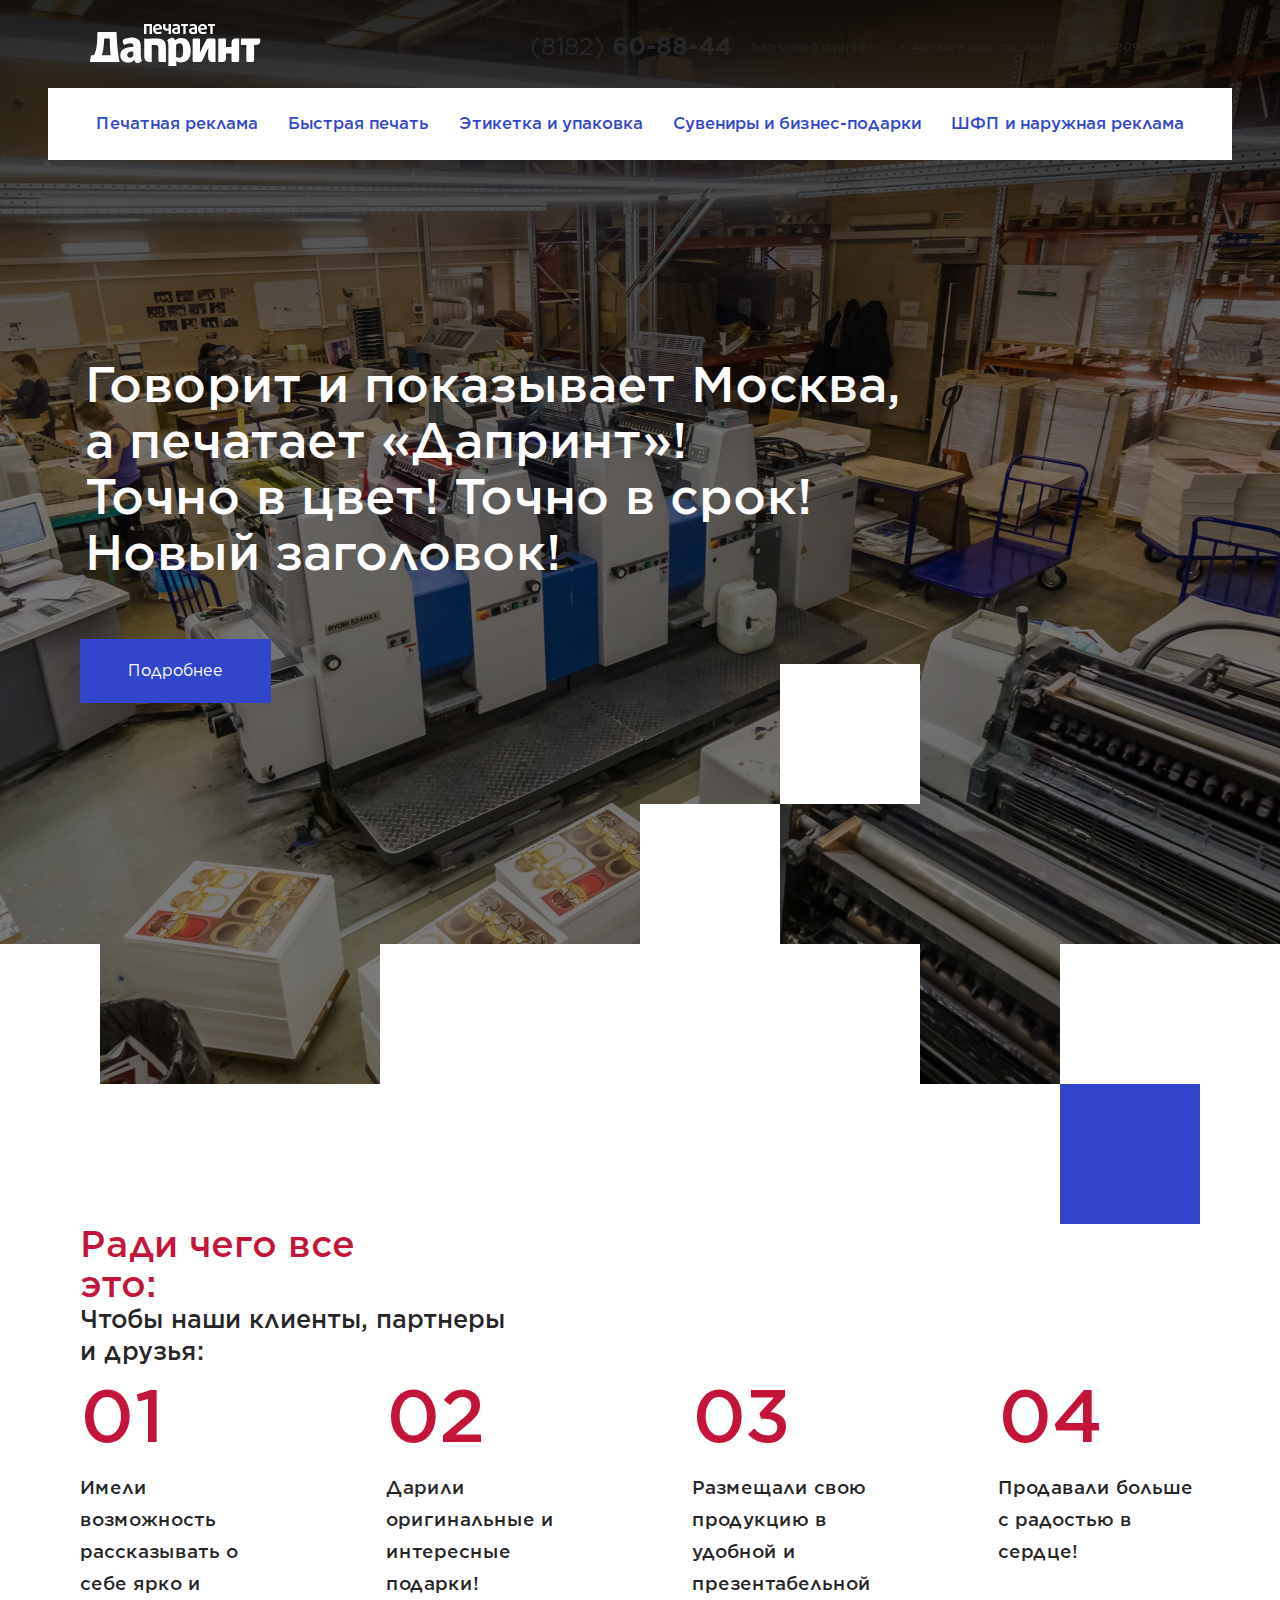
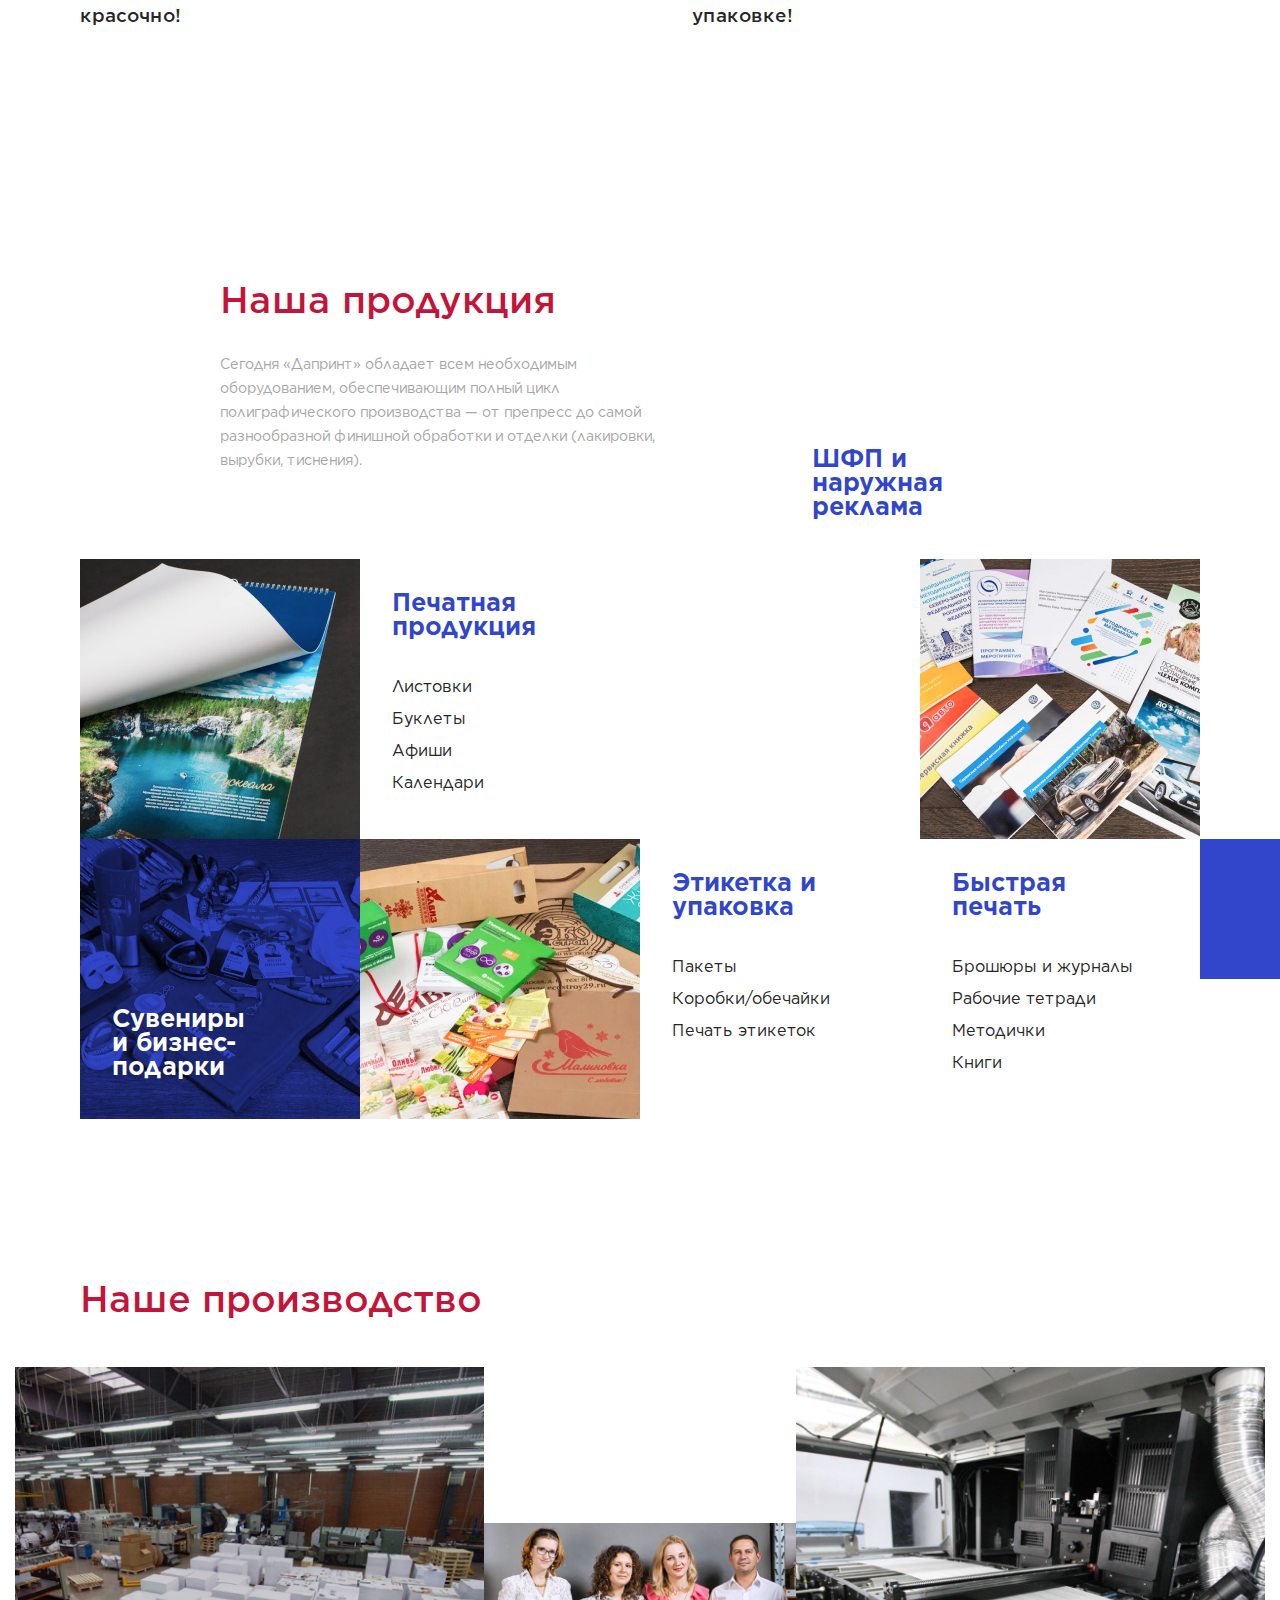
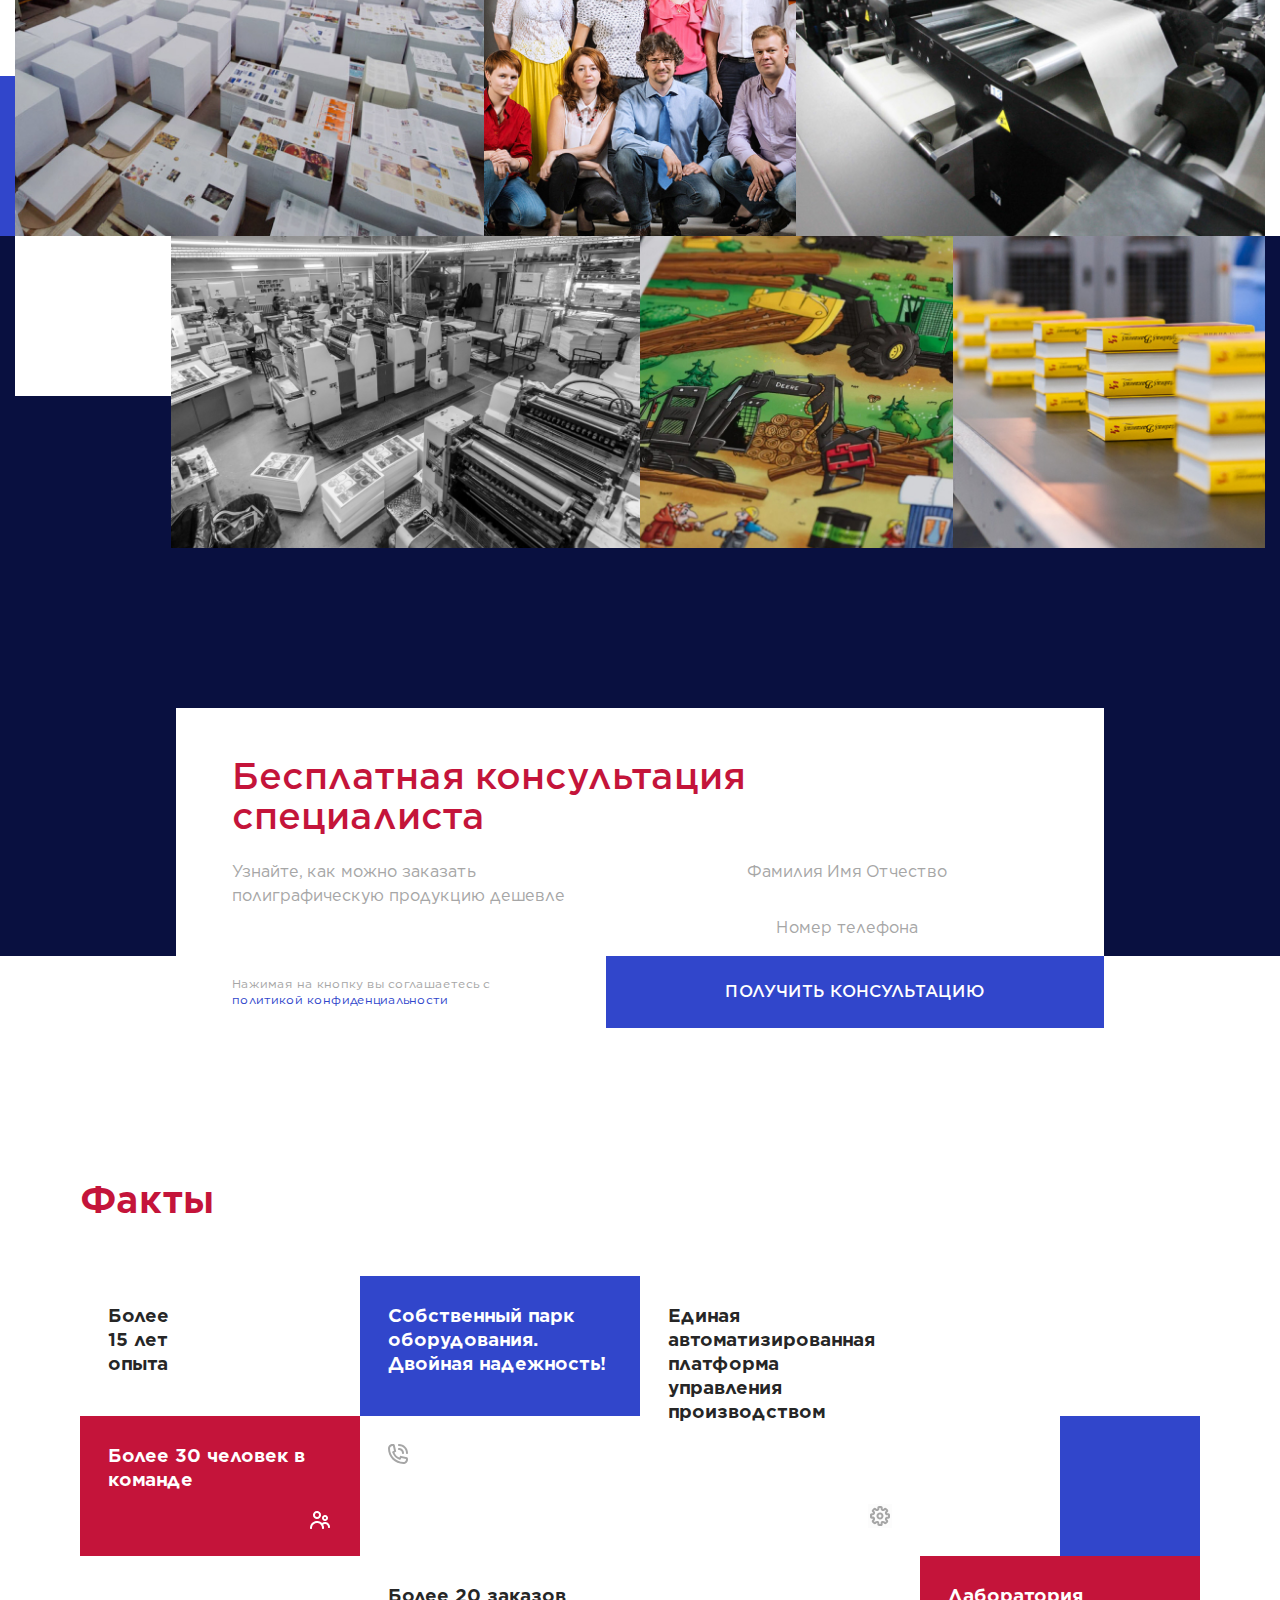
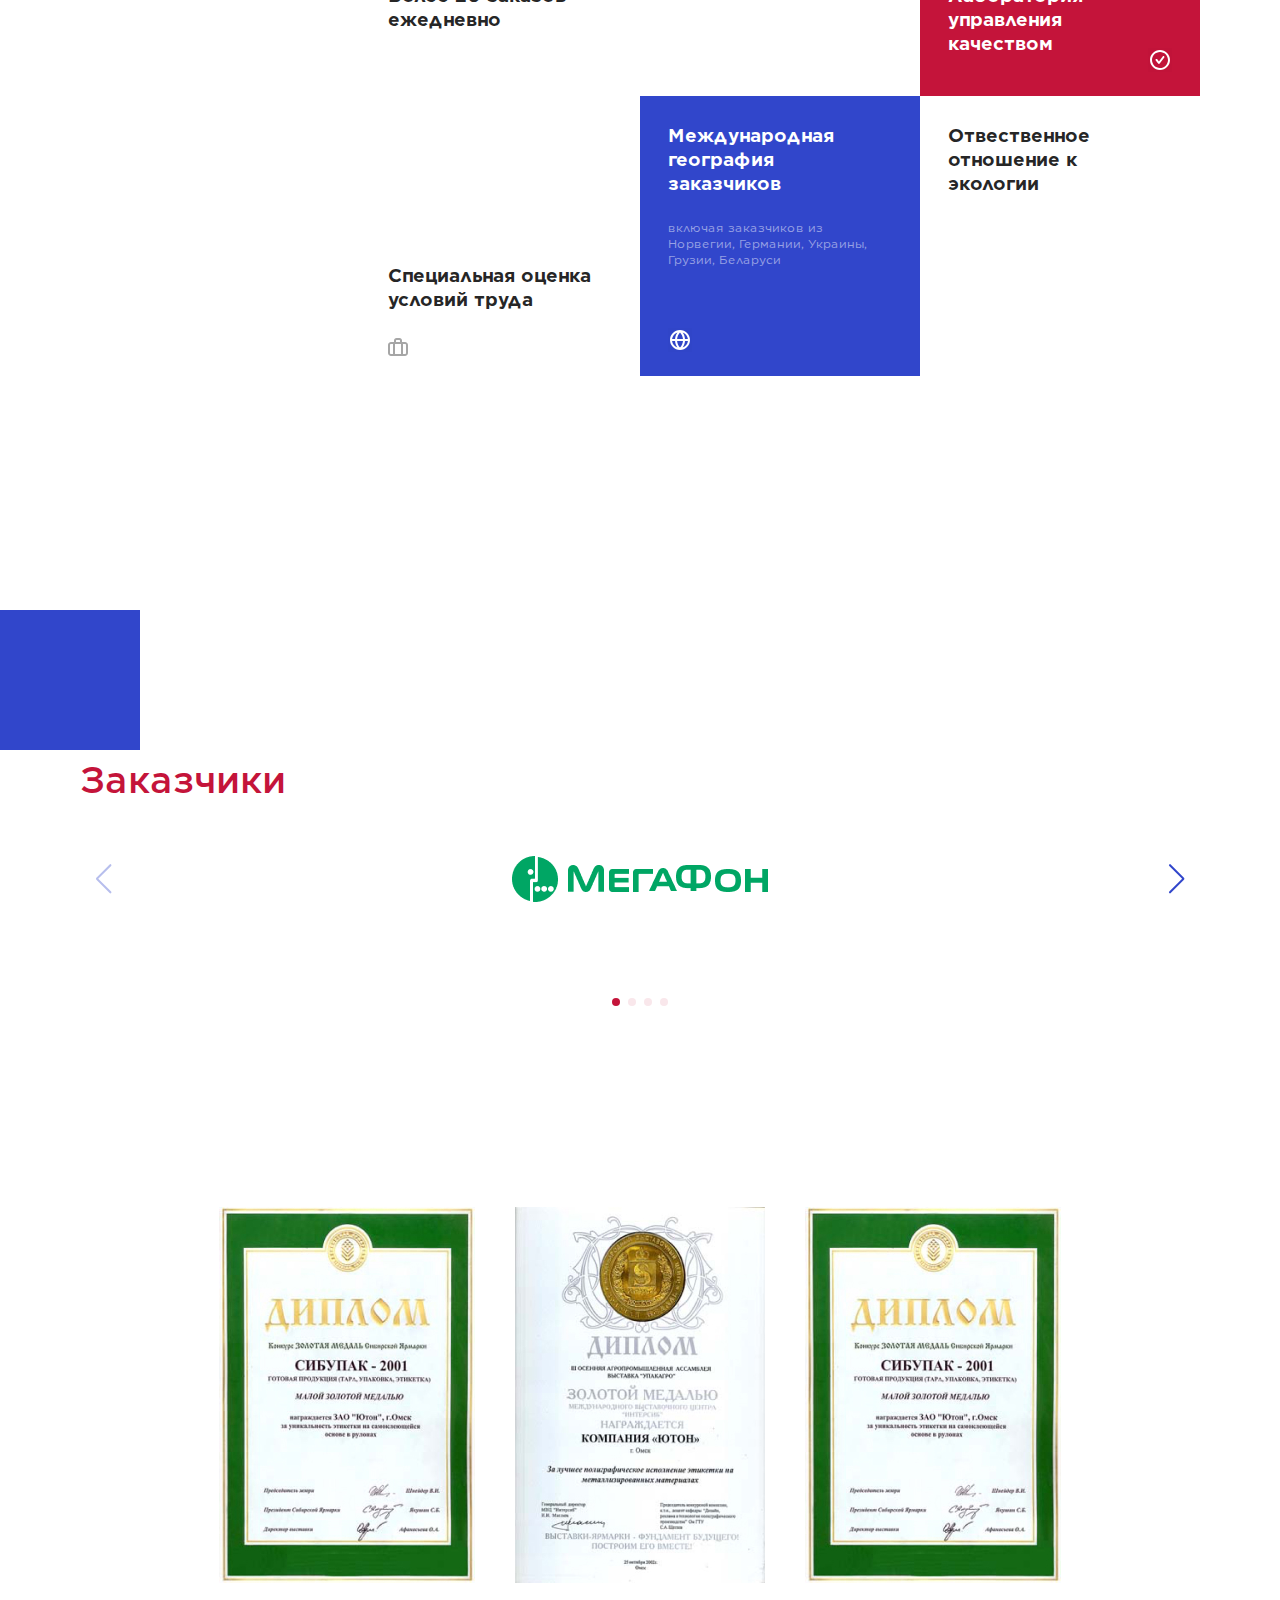
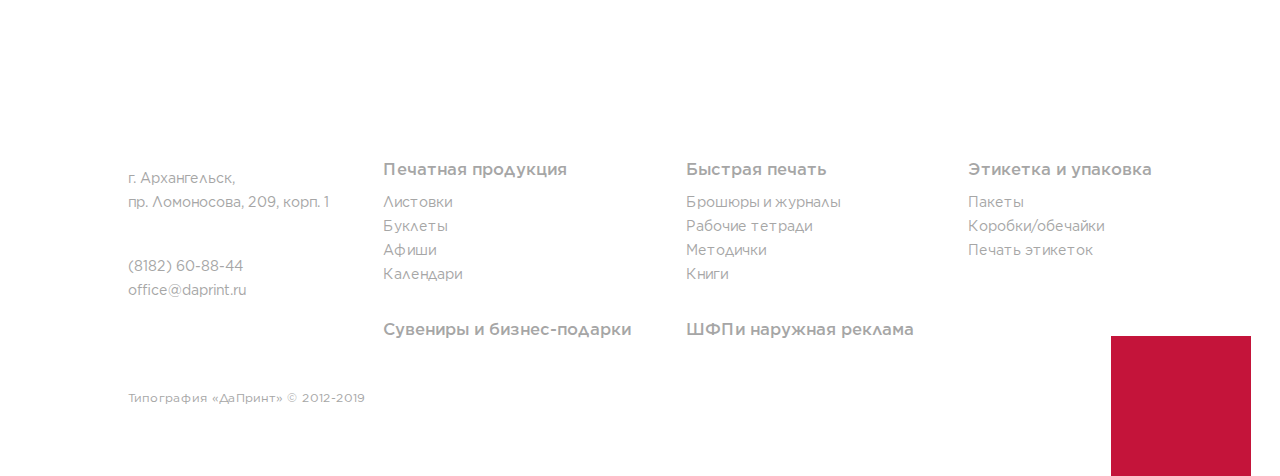
==== index.html @ 68b87bd1 "Update email" ====
<!DOCTYPE html>
<html lang="ru">

<head>
  <meta charset="UTF-8">
  <meta name="viewport" content="width=device-width, initial-scale=1.0">
  <meta http-equiv="X-UA-Compatible" content="ie=edge">
  <link rel="stylesheet" href="css/style-dist.css">
  <title>Daprint title</title>
</head>

<body>
  <!-- Header -->
  <section class="section-outer section-header">
    <div class="section-inner">
      <div class="section-header-info">
        <div class="section-header-info__logo">
          <a href="#"><img src="images/logo.svg" alt="logo"></a>
        </div>
        <div class="section-header-info__contacts item-hide-992">
          <div class="section-header-info__contacts-phone">
            <a href="tel:+78182608844">
              <span>(8182) </span>60-88-44</a>
          </div>
          <div class="section-header-info__contacts-email"> <a href="mailto:office@daprint.ru">
              batrshina@daprint.ru</a></div>
          <div class="section-header-info__contacts-address">г. Архангельск, пр. Ломоносова, 209, корп. 1</div>
        </div>
      </div>
      <div class="section-header-nav item-hide-992">
        <ul>
          <li class="section-header-nav__item"><a href="">
              <span class="red-line"></span>
              Печатная реклама</a> </li>
          <li class="section-header-nav__item section-header-nav__item-withpropdown"><a href="second_page.html">
              <span class="red-line"></span>
              Быстрая печать</a>
            <ul class="section-header-nav__item-dropdown">
              <li><a href="">Брошюры и журналы</a></li>
              <li><a href="">Рабочие тетради и методички</a></li>
              <li><a href="">Книги</a></li>
            </ul>
          </li>
          <li class=" section-header-nav__item"><a href="">
              <span class="red-line"></span>
              Этикетка и упаковка</a>
          </li>
          <li class="section-header-nav__item"><a href="">
              <span class="red-line"></span>
              Сувениры и бизнес-подарки</a></li>
          <li class="section-header-nav__item"><a href="">
              <span class="red-line"></span>
              ШФП и наружная реклама</a></li>

        </ul>
      </div>
      <div class="section-header-content">
        <div class="section-header-content__title">Говорит и показывает
          Москва, а печатает «Дапринт»!<br>
          Точно в цвет! Точно в срок!</div>
        <div class="section-header-content__title">Новый заголовок!</div>
        <div class="section-header-content__button"><button>Подробнее</button> </div>
      </div>
    </div>
  </section>
  <!-- / Header -->

  <!-- mission -->
  <section class="section-outer section-mission">
    <div class="section-inner">
      <div class="section-mission__title">Ради чего все это:</div>
      <div class="section-mission__subtitle">Чтобы наши клиенты, партнеры и друзья:</div>
      <div class="section-mission__description">
        <div class="section-mission__description-item">
          <div class="section-mission__description-item-title">01</div>
          <div class="section-mission__description-item-subtitle">Имели возможность
            рассказывать о себе
            ярко и красочно!</div>
        </div>
        <div class="section-mission__description-item">
          <div class="section-mission__description-item-title">02</div>
          <div class="section-mission__description-item-subtitle">Дарили оригинальные
            и интересные подарки!</div>
        </div>
        <div class="section-mission__description-item">
          <div class="section-mission__description-item-title">03</div>
          <div class="section-mission__description-item-subtitle">Размещали свою
            продукцию в удобной
            и презентабельной
            упаковке!</div>
        </div>
        <div class="section-mission__description-item">
          <div class="section-mission__description-item-title">04</div>
          <div class="section-mission__description-item-subtitle">Продавали больше
            с радостью в сердце!</div>
        </div>
      </div>
    </div>
  </section>
  <!-- / mission  -->

  <!-- products -->
  <section class="section-outer section-products">
    <div class="section-inner">
      <div class="section-products__row">
        <div class="section-products__row-item section-products__row-item-2x">
          <div class="section-products__row-item-title-red">Наша продукция</div>
          <div class="section-products__row-item-subtitle-grey">Сегодня «Дапринт» обладает всем необходимым
            оборудованием,
            обеспечивающим
            полный цикл полиграфического производства — от препресс до самой разнообразной финишной обработки и отделки
            (лакировки, вырубки, тиснения).</div>
        </div>
        <div class="section-products__row-item section-products__row-item-bottom item-hide-mobile">
          <div class="section-products__row-item-title">ШФП
            и наружная
            реклама</div>
        </div>
      </div>
      <div class=" section-products__row">
        <div class="bluesquare bluesquare-left"></div>
        <div class="section-products__row-item">

          <img src="images/products1.jpg" alt="products1">
        </div>
        <div class="section-products__row-item">
          <div class="section-products__row-item-title">Печатная
            продукция</div>
          <div class="section-products__row-item-subtitle">Листовки<br>
            Буклеты<br>
            Афиши<br>
            Календари</div>
        </div>
        <div class="section-products__row-item item-hide-1200"></div>
        <div class="section-products__row-item item-hide-mobile cube">
          <img class="slideInUp-none pos-absolute" src="images/products2-replace.jpg" alt="products2">
          <img class="cube1" src="images/products2.jpg" alt="products2">

        </div>
      </div>

      <div class="section-products__row">
        <div class="section-products__row-item item-hide">
          <div class="section-products__row-item-title">ШФП
            и наружная
            реклама</div>
        </div>
        <div class="section-products__row-item">
          <img src="images/products3.jpg" alt="products3">
          <p>Сувениры
            и бизнес-
            подарки</p>
        </div>
        <div class="section-products__row-item">
          <img class="slideInUp-none pos-absolute" src="images/products1-replace.jpg" alt="products1">
          <img class="cube1" src="images/products4.jpg" alt="products4">
        </div>
        <div class="section-products__row-item">
          <div class="section-products__row-item-title">Этикетка
            и упаковка</div>
          <div class="section-products__row-item-subtitle">Пакеты<br>
            Коробки/обечайки<br>
            Печать этикеток
          </div>
        </div>
        <div class="section-products__row-item item-hide">
          <div class="bluesquare bluesquare-mobile"></div>
        </div>
        <div class="section-products__row-item item-hide">
          <img src="images/products2.jpg" alt="products2">
        </div>
        <div class="section-products__row-item item-hide">
        </div>
        <div class="section-products__row-item">
          <div class="section-products__row-item-title">Быстрая
            печать</div>
          <div class="section-products__row-item-subtitle">Брошюры и журналы <br>
            Рабочие тетради<br>
            Методички<br>
            Книги
          </div>
        </div>
        <div class="bluesquare bluesquare-right"></div>
      </div>

    </div>
  </section>
  <!-- / products  -->

  <!-- production -->
  <div class="production">
    <section class="section-outer section-production section-production-top">
      <div class="section-inner">
        <div class="section-production__title">
          Наше производство
        </div>
        <div class="section-production__images">
          <div class="section-production__images-item beforesquare">
            <img src="images/production1.jpg" alt="production1">
            <a class="hover-layout" target="blank" href="images/production1.jpg">
              <img src="images/eye-outline.png" alt="eye-outline">
            </a>
          </div>
          <div class="section-production__images-item beforesquare-mobile">
            <img src="images/production2.jpg" alt="production2">
            <a class="hover-layout" target="blank" href="images/production2.jpg">
              <img src="images/eye-outline.png" alt="eye-outline">
            </a>
          </div>
          <div class="item-hide-mobile section-production__images-item"><img src="images/production3.jpg"
              alt="production3">
            <a class="hover-layout" target="blank" href="images/production3.jpg">
              <img src="images/eye-outline.png" alt="eye-outline">
            </a>
          </div>
        </div>
      </div>
    </section>
    <section class="section-outer section-production section-production-bottom">
      <div class="section-inner">
        <div class="section-production__images">
          <div class="whitesquare item-hide-mobile"></div>
          <div class="section-production__images-item item-hide-mobile"><img src="images/production4.jpg"
              alt="production4">
            <a class="hover-layout" target="blank" href="images/production4.jpg">
              <img src="images/eye-outline.png" alt="eye-outline">
            </a></div>
          <div class="section-production__images-item"><img src="images/production5.jpg" alt="production5">
            <a class="hover-layout" target="blank" href="images/production5.jpg">
              <img src="images/eye-outline.png" alt="eye-outline">
            </a></div>
          <div>
            <div class="section-production__images-item item-show-mobile"><img src="images/production3.jpg"
                alt="production3">
              <a class="hover-layout" target="blank" href="images/production3.jpg">
                <img src="images/eye-outline.png" alt="eye-outline">
              </a></div>
            <div class="section-production__images-item section-production__images-item-mobile"><img
                src="images/production6.jpg" alt="production6">
              <a class="hover-layout" target="blank" href="images/production6.jpg">
                <img src="images/eye-outline.png" alt="eye-outline">
              </a></div>
          </div>
        </div>
      </div>

      <div class="section-slider hide">
        <div class="slider-wrapper">
          <img class="close" src="images/close.svg" alt="close">
          <div class="section-slider-slide"> <img src="images/production1.jpg" alt="production1">
          </div>
          <div class="section-slider-slide"><img src="images/production2.jpg" alt="production2"></div>
          <div class="section-slider-slide"><img src="images/production3.jpg" alt="production3"></div>
          <div class="section-slider-slide"><img src="images/production4.jpg" alt="production4"></div>
          <div class="section-slider-slide"><img src="images/production5.jpg" alt="production5"></div>
          <div class="section-slider-slide"><img src="images/production3.jpg" alt="production3"></div>
          <div class="section-slider-slide"><img src="images/production6.jpg" alt="production6"></div>
        </div>
      </div>
    </section>
  </div>
  <!-- / production  -->

  <!-- consultation -->
  <section class="section-outer section-consultation section-consultation_blue">
    <div class="section-inner">
      <div class="section-consultation-title">Бесплатная консультация
        специалиста</div>
      <div class="section-consultation-form">
        <div class="section-consultation-form__description">
          Узнайте, как можно заказать
          полиграфическую продукцию дешевле
        </div>
        <div class="section-consultation-form__inputs">
          <form action="">
            <div>
              <input type="name" placeholder="Фамилия Имя Отчество" size=21></div>
            <div><input type="tel" placeholder="Номер телефона" size=21>
            </div>
          </form>
        </div>
      </div>
    </div>
  </section>
  <section class="section-outer section-consultation">
    <div class="section-inner">
      <div class="section-consultation-privacy_policy">Нажимая на кнопку вы соглашаетесь
        с <a href="">политикой конфиденциальности</a></div>
      <div class="section-consultation-button">
        <button>Получить консультацию</button>
      </div>
    </div>
  </section>
  <!-- / consultation  -->

  <!-- facts -->
  <section class="section-outer section-facts">
    <div class="section-inner">
      <div class="section-facts-title">Факты</div>
      <div class="section-facts-grid">
        <div class="section-facts-grid-left">
          <div class="section-facts-grid__item section-facts-grid__item_w25">
            <p>
              Более
              15 лет
              опыта</p>
          </div>
          <div class="section-facts-grid__item section-facts-grid__item_blueBG">
            <div class="pr15">
              Собственный парк
              оборудования.
              Двойная надежность!</div>
          </div>
          <div class="section-facts-grid__item section-facts-grid__item_redBG">
            <div class="section-facts-grid__item-description">
              Более 30 человек
              в команде
              <img src="images/icon_people.png" alt="icon_people">
            </div>
          </div>
          <div class="section-facts-grid__item">
            <img src="images/icon_phone.svg" alt="icon_phone">
          </div>
          <div class="section-facts-grid__item"></div>
          <div class="section-facts-grid__item ection-facts-grid__item_fs24">
            <div class="section-facts-grid__item-description">Более 20
              заказов
              ежедневно</div>
          </div>
          <div class="section-facts-grid__item item-hide_768"></div>
          <div class="section-facts-grid__item item-hide_768"></div>
          <div class="section-facts-grid__item item-hide_768"></div>
          <div class="section-facts-grid__item section-facts-grid__item_img item-hide_768">
            <div class="pr15"> Специальная оценка
              условий труда
            </div>
            <img src="images/case.svg" alt="case">
          </div>
        </div>
        <div class="section-facts-grid-right">
          <div class="section-facts-grid__item section-facts-grid__item_w25">
            <p>
              Единая
              автоматизированная
              платформа
              управления
              производством</p>
          </div>
          <div class="section-facts-grid__item item-hide_768"></div>
          <div class="section-facts-grid__item item-display_768">
            <div class="section-facts-grid__item_bluesquare"></div>
          </div>
          <div class="section-facts-grid__item section-facts-grid__item_img_right">
            <img src="images/settings-outline.svg" alt="settings-outline">
          </div>
          <div class="section-facts-grid__item item-hide_768">
            <div class="section-facts-grid__item_bluesquare"></div>
          </div>
          <div class="section-facts-grid__item item-hide_768"></div>
          <div class="section-facts-grid__item section-facts-grid__item_redBG">
            <div class="section-facts-grid__item-description">
              Лаборатория
              управления
              качеством
              <img src="images/checkmark.svg" alt="icon_checkmark">
            </div>
          </div>
          <div class="section-facts-grid__item section-facts-grid__item_blueBG section-facts-grid__item_2x">
            <div class="section-facts-grid__item-description">
              Международная
              география
              заказчиков
              <p>включая заказчиков
                из Норвегии, Германии, Украины,
                Грузии, Беларуси</p>
              <img src="images/globe-outline.svg" alt="globe-outline">
            </div>
          </div>
          <div class="section-facts-grid__item section-facts-grid__item_img item-display_768">
            <div class="pr15"> Специальная оценка
              условий труда
            </div>
            <img src="images/case.svg" alt="case">
          </div>
          <div class="section-facts-grid__item">
            <div class="section-facts-grid__item-description">
              Отвественное
              отношение
              к экологии</div>
          </div>
        </div>
      </div>
    </div>
    </div>
  </section>
  <!-- / facts  -->


  <!-- customers -->
  <section class="section-outer section-customers">
    <div class="bluesquare"></div>
    <div class="section-inner">
      <div class="section-customers-title">

        Заказчики
      </div>
      <div class="section-customers-slider">

        <!-- Swiper -->
        <div class="swiper-container">
          <div class="swiper-wrapper">
            <div class="swiper-slide"> <img src="images/megafon.png" alt="megafon"></div>
            <div class="swiper-slide"> <img src="images/mercedes.png" alt="mercedes">
            </div>
            <div class="swiper-slide"> <img src="images/usc.png" alt="usc">
            </div>
            <div class="swiper-slide"> <img src="images/Massimo_Dutti.png" alt="Massimo_Dutti">
            </div>
          </div>
          <!-- Add Pagination -->
          <div class="swiper-pagination"></div>
          <!-- Add Arrows -->
          <div class="swiper-button-next"></div>
          <div class="swiper-button-prev"></div>
        </div>
      </div>
    </div>
    </div>
  </section>
  <!-- / customers  -->

  <!-- diplomas -->
  <section class="section-outer section-diplomas">
    <div class="section-inner">
      <div class="section-diplomas-images">
        <img src="images/diploma1.jpg" alt="diploma1">
        <img src="images/diploma2.jpg" alt="diploma2">
        <img src="images/diploma1.jpg" alt="diploma3">
      </div>
    </div>
  </section>
  <!-- / diplomas  -->

  <!-- Footer -->
  <section class="section-outer section-footer">
    <div class="section-inner">

      <div class="section-footer-item item-hide-992">
        <div class="section-footer-item__subtitle">
          г. Архангельск,<br>
          пр. Ломоносова, 209, корп. 1
        </div>
        <div class="section-footer-item__subtitle">
          <a href="tel:+78182608844">(8182) 60-88-44</a><br>
          <a href="mailto:office@daprint.ru">office@daprint.ru</a>
        </div>
      </div>
      <div class="section-footer-item item-hide-992">
        <div class="section-footer-item__title">
          <a href="">
            <a href=""> Печатная продукция</a></div>
        <div class="section-footer-item__subtitle">
          <a href="">Листовки</a><br>
          <a href=""> Буклеты</a><br>
          <a href=""> Афиши</a><br>
          <a href=""> Календари</a>
        </div>
        <div class="section-footer-item__title"><a href="">Сувениры и бизнес-подарки</a></div>
      </div>
      <div class="section-footer-item item-hide-992">
        <div class="section-footer-item__title"><a href="">Быстрая печать</a></div>
        <div class="section-footer-item__subtitle">
          <a href=""> Брошюры и журналы</a><br>
          <a href=""> Рабочие тетради</a><br>
          <a href=""> Методички</a><br>
          <a href=""> Книги</a>
        </div>
        <div class="section-footer-item__title"><a href="">ШФПи наружная реклама</a></div>
      </div>
      <div class="section-footer-item item-hide-992">
        <div class="section-footer-item__title"><a href="">Этикетка и упаковка</a></div>
        <div class="section-footer-item__subtitle">
          <a href=""> Пакеты</a><br>
          <a href=""> Коробки/обечайки</a><br>
          <a href=""> Печать этикеток</a>
        </div>
      </div>
    </div>
    <div class="section-footer-item__rights">
      Типография «ДаПринт» © 2012-2019
      <div class="redsquare"></div>
    </div>
  </section>

  <!-- / Footer  -->

  <!-- Burger-menu -->
  <section class="section-outer section-mobile">
    <div class="section-mobile-menu">
      <div class="section-mobile-menu-burger"><span class="menu-icon"></span></div>
    </div>
    <div class="section-mobile-contacts">
      <a href="tel:+78182608844">
        <span>(8182) </span>60-88-44</a>
      Как нас найти?
    </div>
  </section>
  <!-- / Burger-menu  -->

  <!-- Menu-overlay -->
  <section class="section-outer section-overlay hide">
    <div class="section-inner">
      <ul class="section-overlay_menu">
        <li><a href="">Печатная реклама</a></li>
        <li><a href="second_page.html">Быстрая печать</a></li>
        <li><a href="">Этикетка и упаковка</a></li>
        <li><a href="">Сувениры и бизнес-подарки</a></li>
        <li><a href="">ШФП и наружная реклама</a></li>
      </ul>
    </div>
  </section>
  <!-- / Menu-overlay  -->

  <script src="main.js"></script>
  <script src="swiper-dist.js"></script>
  <!-- Initialize Swiper -->
  <script>
    var swiper = new Swiper('.swiper-container', {
      spaceBetween: 30,
      centeredSlides: true,
      autoplay: {
        delay: 2500,
        disableOnInteraction: false,
      },
      pagination: {
        el: '.swiper-pagination',
        clickable: true,
      },
      navigation: {
        nextEl: '.swiper-button-next',
        prevEl: '.swiper-button-prev',
      },
    });
  </script>
  <script src="moveslides.js"></script>
  <script src="showImages.js"></script>
</body>

</html>
---- css/style-dist.css ----
/*! normalize.css v8.0.1 | MIT License | github.com/necolas/normalize.css */html{line-height:1.15;-webkit-text-size-adjust:100%}body{margin:0}main{display:block}h1{font-size:2em;margin:0.67em 0}hr{box-sizing:content-box;height:0;overflow:visible}pre{font-family:monospace,monospace;font-size:1em}a{background-color:transparent}abbr[title]{border-bottom:none;text-decoration:underline;-webkit-text-decoration:underline dotted;text-decoration:underline dotted}b,strong{font-weight:bolder}code,kbd,samp{font-family:monospace,monospace;font-size:1em}small{font-size:80%}sub,sup{font-size:75%;line-height:0;position:relative;vertical-align:baseline}sub{bottom:-0.25em}sup{top:-0.5em}img{border-style:none}button,input,optgroup,select,textarea{font-family:inherit;font-size:100%;line-height:1.15;margin:0}button,input{overflow:visible}button,select{text-transform:none}[type=button],[type=reset],[type=submit],button{-webkit-appearance:button}[type=button]::-moz-focus-inner,[type=reset]::-moz-focus-inner,[type=submit]::-moz-focus-inner,button::-moz-focus-inner{border-style:none;padding:0}[type=button]:-moz-focusring,[type=reset]:-moz-focusring,[type=submit]:-moz-focusring,button:-moz-focusring{outline:1px dotted ButtonText}fieldset{padding:0.35em 0.75em 0.625em}legend{box-sizing:border-box;color:inherit;display:table;max-width:100%;padding:0;white-space:normal}progress{vertical-align:baseline}textarea{overflow:auto}[type=checkbox],[type=radio]{box-sizing:border-box;padding:0}[type=number]::-webkit-inner-spin-button,[type=number]::-webkit-outer-spin-button{height:auto}[type=search]{-webkit-appearance:textfield;outline-offset:-2px}[type=search]::-webkit-search-decoration{-webkit-appearance:none}::-webkit-file-upload-button{-webkit-appearance:button;font:inherit}details{display:block}summary{display:list-item}template{display:none}[hidden]{display:none}ul{padding:0}@font-face{font-family:"GothamSSm-Medium";src:url("../fonts/GothamSSm-Medium.eot");src:url("../fonts/GothamSSm-Medium.eot?#iefix") format("embedded-opentype"),url("../fonts/GothamSSm-Medium.woff2") format("woff2"),url("../fonts/GothamSSm-Medium.woff") format("woff"),url("../fonts/GothamSSm-Medium.ttf") format("truetype");font-weight:500;font-style:normal}@font-face{font-family:"GothamSSm-Bold";src:url("../fonts/GothamSSm-Bold.eot");src:url("../fonts/GothamSSm-Bold.eot?#iefix") format("embedded-opentype"),url("../fonts/GothamSSm-Bold.woff2") format("woff2"),url("../fonts/GothamSSm-Bold.woff") format("woff"),url("../fonts/GothamSSm-Bold.ttf") format("truetype");font-weight:bold;font-style:normal}@font-face{font-family:"Gotham-Book";src:url("../fonts/Gotham-Book.eot");src:url("../fonts/Gotham-Book.eot?#iefix") format("embedded-opentype"),url("../fonts/Gotham-Book.woff2") format("woff2"),url("../fonts/Gotham-Book.woff") format("woff"),url("../fonts/Gotham-Book.ttf") format("truetype");font-weight:normal;font-style:normal}@font-face{font-family:swiper-icons;src:url("data:application/font-woff;charset=utf-8;base64, [base64]//wADZ2x5ZgAAAywAAADMAAAD2MHtryVoZWFkAAABbAAAADAAAAA2E2+eoWhoZWEAAAGcAAAAHwAAACQC9gDzaG10eAAAAigAAAAZAAAArgJkABFsb2NhAAAC0AAAAFoAAABaFQAUGG1heHAAAAG8AAAAHwAAACAAcABAbmFtZQAAA/gAAAE5AAACXvFdBwlwb3N0AAAFNAAAAGIAAACE5s74hXjaY2BkYGAAYpf5Hu/j+W2+MnAzMYDAzaX6QjD6/4//Bxj5GA8AuRwMYGkAPywL13jaY2BkYGA88P8Agx4j+/8fQDYfA1AEBWgDAIB2BOoAeNpjYGRgYNBh4GdgYgABEMnIABJzYNADCQAACWgAsQB42mNgYfzCOIGBlYGB0YcxjYGBwR1Kf2WQZGhhYGBiYGVmgAFGBiQQkOaawtDAoMBQxXjg/wEGPcYDDA4wNUA2CCgwsAAAO4EL6gAAeNpj2M0gyAACqxgGNWBkZ2D4/wMA+xkDdgAAAHjaY2BgYGaAYBkGRgYQiAHyGMF8FgYHIM3DwMHABGQrMOgyWDLEM1T9/w8UBfEMgLzE////P/5//f/V/xv+r4eaAAeMbAxwIUYmIMHEgKYAYjUcsDAwsLKxc3BycfPw8jEQA/[base64]/uznmfPFBNODM2K7MTQ45YEAZqGP81AmGGcF3iPqOop0r1SPTaTbVkfUe4HXj97wYE+yNwWYxwWu4v1ugWHgo3S1XdZEVqWM7ET0cfnLGxWfkgR42o2PvWrDMBSFj/IHLaF0zKjRgdiVMwScNRAoWUoH78Y2icB/yIY09An6AH2Bdu/UB+yxopYshQiEvnvu0dURgDt8QeC8PDw7Fpji3fEA4z/PEJ6YOB5hKh4dj3EvXhxPqH/SKUY3rJ7srZ4FZnh1PMAtPhwP6fl2PMJMPDgeQ4rY8YT6Gzao0eAEA409DuggmTnFnOcSCiEiLMgxCiTI6Cq5DZUd3Qmp10vO0LaLTd2cjN4fOumlc7lUYbSQcZFkutRG7g6JKZKy0RmdLY680CDnEJ+UMkpFFe1RN7nxdVpXrC4aTtnaurOnYercZg2YVmLN/d/gczfEimrE/fs/bOuq29Zmn8tloORaXgZgGa78yO9/cnXm2BpaGvq25Dv9S4E9+5SIc9PqupJKhYFSSl47+Qcr1mYNAAAAeNptw0cKwkAAAMDZJA8Q7OUJvkLsPfZ6zFVERPy8qHh2YER+3i/BP83vIBLLySsoKimrqKqpa2hp6+jq6RsYGhmbmJqZSy0sraxtbO3sHRydnEMU4uR6yx7JJXveP7WrDycAAAAAAAH//wACeNpjYGRgYOABYhkgZgJCZgZNBkYGLQZtIJsFLMYAAAw3ALgAeNolizEKgDAQBCchRbC2sFER0YD6qVQiBCv/H9ezGI6Z5XBAw8CBK/m5iQQVauVbXLnOrMZv2oLdKFa8Pjuru2hJzGabmOSLzNMzvutpB3N42mNgZGBg4GKQYzBhYMxJLMlj4GBgAYow/P/PAJJhLM6sSoWKfWCAAwDAjgbRAAB42mNgYGBkAIIbCZo5IPrmUn0hGA0AO8EFTQAA") format("woff");font-weight:400;font-style:normal}:root{--swiper-theme-color:rgba(196,20,58,1)}.swiper-container{margin-left:auto;margin-right:auto;position:relative;overflow:hidden;list-style:none;padding:0;z-index:1}.swiper-container-vertical>.swiper-wrapper{flex-direction:column}.swiper-wrapper{position:relative;width:100%;height:100%;z-index:1;display:flex;transition-property:transform;box-sizing:content-box}.swiper-container-android .swiper-slide,.swiper-wrapper{transform:translate3d(0px,0,0)}.swiper-container-multirow>.swiper-wrapper{flex-wrap:wrap}.swiper-container-multirow-column>.swiper-wrapper{flex-wrap:wrap;flex-direction:column}.swiper-container-free-mode>.swiper-wrapper{transition-timing-function:ease-out;margin:0 auto}.swiper-slide{flex-shrink:0;width:100%;height:100%;position:relative;transition-property:transform;display:flex;justify-content:center}.swiper-slide-invisible-blank{visibility:hidden}.swiper-container-autoheight,.swiper-container-autoheight .swiper-slide{height:auto}.swiper-container-autoheight .swiper-wrapper{align-items:flex-start;transition-property:transform,height}.swiper-container-3d{perspective:1200px}.swiper-container-3d .swiper-cube-shadow,.swiper-container-3d .swiper-slide,.swiper-container-3d .swiper-slide-shadow-bottom,.swiper-container-3d .swiper-slide-shadow-left,.swiper-container-3d .swiper-slide-shadow-right,.swiper-container-3d .swiper-slide-shadow-top,.swiper-container-3d .swiper-wrapper{transform-style:preserve-3d}.swiper-container-3d .swiper-slide-shadow-bottom,.swiper-container-3d .swiper-slide-shadow-left,.swiper-container-3d .swiper-slide-shadow-right,.swiper-container-3d .swiper-slide-shadow-top{position:absolute;left:0;top:0;width:100%;height:100%;pointer-events:none;z-index:10}.swiper-container-3d .swiper-slide-shadow-left{background-image:linear-gradient(to left,rgba(0,0,0,0.5),rgba(0,0,0,0))}.swiper-container-3d .swiper-slide-shadow-right{background-image:linear-gradient(to right,rgba(0,0,0,0.5),rgba(0,0,0,0))}.swiper-container-3d .swiper-slide-shadow-top{background-image:linear-gradient(to top,rgba(0,0,0,0.5),rgba(0,0,0,0))}.swiper-container-3d .swiper-slide-shadow-bottom{background-image:linear-gradient(to bottom,rgba(0,0,0,0.5),rgba(0,0,0,0))}.swiper-container-css-mode>.swiper-wrapper{overflow:auto;scrollbar-width:none;-ms-overflow-style:none}.swiper-container-css-mode>.swiper-wrapper::-webkit-scrollbar{display:none}.swiper-container-css-mode>.swiper-wrapper>.swiper-slide{scroll-snap-align:start start}.swiper-container-horizontal.swiper-container-css-mode>.swiper-wrapper{scroll-snap-type:x mandatory}.swiper-container-vertical.swiper-container-css-mode>.swiper-wrapper{scroll-snap-type:y mandatory}:root{--swiper-navigation-size:44px}.swiper-button-next,.swiper-button-prev{position:absolute;top:15%;width:calc(var(--swiper-navigation-size)/ 44 * 27);height:var(--swiper-navigation-size);margin-top:calc(-1 * var(--swiper-navigation-size)/ 2);z-index:12;cursor:pointer;display:flex;align-items:center;justify-content:center;color:#3146CB}.swiper-button-next.swiper-button-disabled,.swiper-button-prev.swiper-button-disabled{opacity:0.35;cursor:auto;pointer-events:none}.swiper-button-next:after,.swiper-button-prev:after{font-family:swiper-icons;font-size:30px;text-transform:none!important;letter-spacing:0;text-transform:none;font-variant:initial}.swiper-button-prev,.swiper-container-rtl .swiper-button-next{left:10px;right:auto}.swiper-button-prev:after,.swiper-container-rtl .swiper-button-next:after{content:"prev"}.swiper-button-next,.swiper-container-rtl .swiper-button-prev{right:10px;left:auto}.swiper-button-next:after,.swiper-container-rtl .swiper-button-prev:after{content:"next"}.swiper-button-next.swiper-button-white,.swiper-button-prev.swiper-button-white{--swiper-navigation-color:#ffffff}.swiper-button-next.swiper-button-black,.swiper-button-prev.swiper-button-black{--swiper-navigation-color:#000000}.swiper-button-lock{display:none}.swiper-pagination{text-align:center;transition:0.3s opacity;transform:translate3d(0,0,0);z-index:10;padding-top:80px}.swiper-pagination.swiper-pagination-hidden{opacity:0}.swiper-container-horizontal>.swiper-pagination-bullets,.swiper-pagination-custom,.swiper-pagination-fraction{bottom:10px;left:0;width:100%}.swiper-pagination-bullets-dynamic{overflow:hidden;font-size:0}.swiper-pagination-bullets-dynamic .swiper-pagination-bullet{transform:scale(0.33);position:relative}.swiper-pagination-bullets-dynamic .swiper-pagination-bullet-active{transform:scale(1)}.swiper-pagination-bullets-dynamic .swiper-pagination-bullet-active-main{transform:scale(1)}.swiper-pagination-bullets-dynamic .swiper-pagination-bullet-active-prev{transform:scale(0.66)}.swiper-pagination-bullets-dynamic .swiper-pagination-bullet-active-prev-prev{transform:scale(0.33)}.swiper-pagination-bullets-dynamic .swiper-pagination-bullet-active-next{transform:scale(0.66)}.swiper-pagination-bullets-dynamic .swiper-pagination-bullet-active-next-next{transform:scale(0.33)}.swiper-pagination-bullet{width:8px;height:8px;display:inline-block;border-radius:100%;background:rgba(196,20,58,0.1)}button.swiper-pagination-bullet{border:none;margin:0;padding:0;box-shadow:none;-webkit-appearance:none;-moz-appearance:none;appearance:none}.swiper-pagination-clickable .swiper-pagination-bullet{cursor:pointer}.swiper-pagination-bullet-active{opacity:1;background:var(--swiper-pagination-color,var(--swiper-theme-color))}.swiper-container-vertical>.swiper-pagination-bullets{right:10px;top:50%;transform:translate3d(0px,-50%,0)}.swiper-container-vertical>.swiper-pagination-bullets .swiper-pagination-bullet{margin:6px 0;display:block}.swiper-container-vertical>.swiper-pagination-bullets.swiper-pagination-bullets-dynamic{top:50%;transform:translateY(-50%);width:8px}.swiper-container-vertical>.swiper-pagination-bullets.swiper-pagination-bullets-dynamic .swiper-pagination-bullet{display:inline-block;transition:0.2s transform,0.2s top}.swiper-container-horizontal>.swiper-pagination-bullets .swiper-pagination-bullet{margin:0 4px}.swiper-container-horizontal>.swiper-pagination-bullets.swiper-pagination-bullets-dynamic{left:50%;transform:translateX(-50%);white-space:nowrap}.swiper-container-horizontal>.swiper-pagination-bullets.swiper-pagination-bullets-dynamic .swiper-pagination-bullet{transition:0.2s transform,0.2s left}.swiper-container-horizontal.swiper-container-rtl>.swiper-pagination-bullets-dynamic .swiper-pagination-bullet{transition:0.2s transform,0.2s right}.swiper-pagination-progressbar{background:rgba(0,0,0,0.25);position:absolute}.swiper-pagination-progressbar .swiper-pagination-progressbar-fill{background:var(--swiper-pagination-color,var(--swiper-theme-color));position:absolute;left:0;top:0;width:100%;height:100%;transform:scale(0);transform-origin:left top}.swiper-container-rtl .swiper-pagination-progressbar .swiper-pagination-progressbar-fill{transform-origin:right top}.swiper-container-horizontal>.swiper-pagination-progressbar,.swiper-container-vertical>.swiper-pagination-progressbar.swiper-pagination-progressbar-opposite{width:100%;height:4px;left:0;top:0}.swiper-container-horizontal>.swiper-pagination-progressbar.swiper-pagination-progressbar-opposite,.swiper-container-vertical>.swiper-pagination-progressbar{width:4px;height:100%;left:0;top:0}.swiper-pagination-white{--swiper-pagination-color:#ffffff}.swiper-pagination-black{--swiper-pagination-color:#000000}.swiper-pagination-lock{display:none}.swiper-scrollbar{border-radius:10px;position:relative;-ms-touch-action:none;background:rgba(0,0,0,0.1)}.swiper-container-horizontal>.swiper-scrollbar{position:absolute;left:1%;bottom:3px;z-index:50;height:5px;width:98%}.swiper-container-vertical>.swiper-scrollbar{position:absolute;right:3px;top:1%;z-index:50;width:5px;height:98%}.swiper-scrollbar-drag{height:100%;width:100%;position:relative;background:rgba(0,0,0,0.5);border-radius:10px;left:0;top:0}.swiper-scrollbar-cursor-drag{cursor:move}.swiper-scrollbar-lock{display:none}.swiper-zoom-container{width:100%;height:100%;display:flex;justify-content:center;align-items:center;text-align:center}.swiper-zoom-container>canvas,.swiper-zoom-container>img,.swiper-zoom-container>svg{max-width:100%;max-height:100%;object-fit:contain}.swiper-slide-zoomed{cursor:move}.swiper-lazy-preloader{width:42px;height:42px;position:absolute;left:50%;top:50%;margin-left:-21px;margin-top:-21px;z-index:10;transform-origin:50%;animation:swiper-preloader-spin 1s infinite linear;box-sizing:border-box;border:4px solid var(--swiper-preloader-color,var(--swiper-theme-color));border-radius:50%;border-top-color:transparent}.swiper-lazy-preloader-white{--swiper-preloader-color:#fff}.swiper-lazy-preloader-black{--swiper-preloader-color:#000}@keyframes swiper-preloader-spin{to{transform:rotate(360deg)}}.swiper-container .swiper-notification{position:absolute;left:0;top:0;pointer-events:none;opacity:0;z-index:-1000}.swiper-container-fade.swiper-container-free-mode .swiper-slide{transition-timing-function:ease-out}.swiper-container-fade .swiper-slide{pointer-events:none;transition-property:opacity}.swiper-container-fade .swiper-slide .swiper-slide{pointer-events:none}.swiper-container-fade .swiper-slide-active,.swiper-container-fade .swiper-slide-active .swiper-slide-active{pointer-events:auto}.swiper-container-cube{overflow:visible}.swiper-container-cube .swiper-slide{pointer-events:none;-webkit-backface-visibility:hidden;backface-visibility:hidden;z-index:1;visibility:hidden;transform-origin:0 0;width:100%;height:100%}.swiper-container-cube .swiper-slide .swiper-slide{pointer-events:none}.swiper-container-cube.swiper-container-rtl .swiper-slide{transform-origin:100% 0}.swiper-container-cube .swiper-slide-active,.swiper-container-cube .swiper-slide-active .swiper-slide-active{pointer-events:auto}.swiper-container-cube .swiper-slide-active,.swiper-container-cube .swiper-slide-next,.swiper-container-cube .swiper-slide-next+.swiper-slide,.swiper-container-cube .swiper-slide-prev{pointer-events:auto;visibility:visible}.swiper-container-cube .swiper-slide-shadow-bottom,.swiper-container-cube .swiper-slide-shadow-left,.swiper-container-cube .swiper-slide-shadow-right,.swiper-container-cube .swiper-slide-shadow-top{z-index:0;-webkit-backface-visibility:hidden;backface-visibility:hidden}.swiper-container-cube .swiper-cube-shadow{position:absolute;left:0;bottom:0px;width:100%;height:100%;background:#000;opacity:0.6;filter:blur(50px);z-index:0}.swiper-container-flip{overflow:visible}.swiper-container-flip .swiper-slide{pointer-events:none;-webkit-backface-visibility:hidden;backface-visibility:hidden;z-index:1}.swiper-container-flip .swiper-slide .swiper-slide{pointer-events:none}.swiper-container-flip .swiper-slide-active,.swiper-container-flip .swiper-slide-active .swiper-slide-active{pointer-events:auto}.swiper-container-flip .swiper-slide-shadow-bottom,.swiper-container-flip .swiper-slide-shadow-left,.swiper-container-flip .swiper-slide-shadow-right,.swiper-container-flip .swiper-slide-shadow-top{z-index:0;-webkit-backface-visibility:hidden;backface-visibility:hidden}@keyframes slideInUp{0%{transform:translate3d(0,50%,0);opacity:0}to{transform:translate3d(0,0,0);opacity:1}}.slideInUp{animation-name:slideInUp;animation-duration:1s;z-index:10;opacity:1}@keyframes slideInLeft{0%{transform:translate3d(-50%,0,0);opacity:0}to{transform:translate3d(0,0,0);opacity:1}}.slideInLeft{animation-name:slideInLeft;animation-duration:1s;z-index:10;opacity:1}.slideInUp-none{opacity:0}*{box-sizing:border-box}body{font-family:"GothamSSm-Medium",sans-serif;overflow-x:hidden}.section-inner{max-width:1150px;width:100%;margin:0 auto;padding-right:15px;padding-left:15px}a{display:inline-block;text-decoration:none;-moz-transition:all 0.2s ease-out;-o-transition:all 0.2s ease-out;-webkit-transition:all 0.2s ease-out}a.active-link{color:#C4143A!important}ul{list-style:none;margin:0}p{margin:0}img{display:block;max-width:100%;height:auto}.hide{display:none!important}.show{display:flex;transition:all 2s linear}button{cursor:pointer;outline:none}.item-display_768{display:none}.item-display_992{display:none}.section-header{background:url("../images/bg-header.png") 50% 100% no-repeat;background-size:cover;min-height:1224px}.section-header .section-inner{height:100vh;display:flex;flex-direction:column}.section-header-info{padding-top:24px;display:flex;justify-content:space-between;align-items:center;padding-left:10px;padding-right:10px;flex-shrink:1}.section-header-info,.section-header-info a{color:#fff}.section-header-info__contacts{display:flex;align-items:center}.section-header-info__contacts div{padding-left:20px}.section-header-info__contacts-phone{font-family:"GothamSSm-Bold",sans-serif;font-size:24px;line-height:32px}.section-header-info__contacts-phone span{font-family:"Gotham-Book",sans-serif}.section-header-info__contacts-address,.section-header-info__contacts-email{font-family:"Gotham-Book",sans-serif;font-size:12px;line-height:24px}.section-header-nav{display:flex;margin-left:-32px;margin-right:-32px;margin-top:18px;padding-left:32px;padding-right:32px;background-color:#fff;flex-shrink:1;justify-content:center}.section-header-nav>ul{display:flex;justify-content:space-between}.section-header-nav__item{position:relative}.section-header-nav__item+.section-header-nav__item{padding-left:30px}.section-header-nav__item a{color:#3146CB;font-size:16px;line-height:24px;padding-top:24px;padding-bottom:24px;position:relative;white-space:nowrap}.section-header-nav__item a:active,.section-header-nav__item a:focus,.section-header-nav__item a:hover{color:#C4143A}.section-header-nav__item a:active .red-line,.section-header-nav__item a:focus .red-line,.section-header-nav__item a:hover .red-line{height:4px;background-color:#C4143A;position:absolute;top:0;right:0;left:0;animation-name:show_redline;animation-duration:0.5s}@keyframes show_redline{0%{opacity:0;right:100%}to{opacity:1;right:0}}.section-header-nav__item-withpropdown:hover .section-header-nav__item-dropdown{opacity:1}.section-header-nav__item-dropdown{position:absolute;top:100%;left:6px;white-space:nowrap;padding:14px 46px 16px 24px;background-color:#fff;opacity:0;transition:all 0.2s ease-in-out}.section-header-nav__item-dropdown a{font-family:"Gotham-Book",sans-serif;font-size:14px;line-height:32px;padding:0}.section-header-content{display:flex;flex-direction:column;justify-content:center;flex-grow:1}.section-header-content__title{color:#fff;font-size:48px;line-height:56px;width:75%;padding-left:5px}.section-header-content__button{padding-top:58px}.section-header-content__button button{font-family:"Gotham-Book",sans-serif;color:#fff;font-size:16px;line-height:32px;background-color:#3146CB;padding:16px 48px;border:none}.section-mission__title{color:#C4143A;font-size:36px;line-height:40px;width:30%}.section-mission__subtitle{color:#262626;font-size:24px;line-height:32px;width:40%}.section-mission__description{display:flex;justify-content:space-between;padding-top:8px}.section-mission__description-item{max-width:18%}.section-mission__description-item-title{color:#C4143A;font-size:72px;line-height:80px}.section-mission__description-item-subtitle{color:#262626;font-size:18px;line-height:32px;padding-top:16px}.section-products{margin-top:248px}.section-products__row{display:flex;position:relative;flex-wrap:wrap;justify-content:center}.section-products__row-item{position:relative;width:calc(100%/4);display:flex;max-width:280px;flex-direction:column;justify-content:flex-start}.section-products__row-item .pos-absolute{position:absolute;bottom:0px}.section-products__row-item-title{font-family:"GothamSSm-Bold",sans-serif;color:#3146CB;font-size:24px;line-height:24px;padding-left:32px;padding-top:32px;width:70%}.section-products__row-item-title-red{color:#C4143A;font-size:36px;line-height:40px}.section-products__row-item-subtitle{font-family:"Gotham-Book",sans-serif;color:#262626;font-size:16px;line-height:32px;padding-left:32px;padding-top:32px}.section-products__row-item-subtitle-grey{font-family:"Gotham-Book",sans-serif;color:#A6A6A6;font-size:14px;line-height:24px;padding-top:32px;padding-bottom:87px;width:80%}.section-products__row-item-2x{width:calc(100%/2);max-width:100%}.section-products__row-item-bottom{justify-content:flex-end;padding-bottom:40px}.section-products__row-item.item-hide{display:none}.section-products__row p{position:absolute;bottom:40px;left:32px;font-family:"GothamSSm-Bold",sans-serif;color:#fff;font-size:24px;line-height:24px;width:50%}.section-products .bluesquare{width:140px;height:140px;background-color:#3146CB;position:absolute;top:0px}.section-products .bluesquare-left{left:-280px}.section-products .bluesquare-right{right:-140px}.section-production-top{padding-top:160px}.section-production-top .section-inner{max-width:1310px}.section-production-bottom{background-color:#091040}.section-production-bottom .section-inner{max-width:1310px}.section-production-bottom .section-production__images{align-items:flex-start}.section-production__title{color:#C4143A;font-size:36px;line-height:40px;max-width:1150px;width:100%;margin:0 auto;padding-right:15px;padding-left:15px;padding-bottom:48px}.section-production__images{display:flex;align-items:flex-end}.section-production__images .item-show-mobile{display:none}.section-production__images-item{position:relative;cursor:pointer}.section-production__images-item:active .hover-layout,.section-production__images-item:focus .hover-layout,.section-production__images-item:hover .hover-layout{opacity:1}.section-production__images-item .hover-layout{opacity:0;position:absolute;top:8px;left:8px;right:8px;bottom:8px;background-color:rgba(196,20,58,0.7);-moz-transition:opacity 0.2s ease-out;-o-transition:opacity 0.2s ease-out;-webkit-transition:opacity 0.2s ease-out}.section-production__images-item .hover-layout img{position:absolute;top:calc(50% - 24px);left:calc(50% - 24px)}.section-production__images .whitesquare{width:160px;height:160px;background-color:#fff;pointer-events:none}.section-production__images .beforesquare{position:relative}.section-production__images .beforesquare:before{content:"";width:160px;height:160px;background-color:#3146CB;pointer-events:none;position:absolute;bottom:0;left:-160px}.section-production .section-slider{position:fixed;top:0;right:0;bottom:0;left:0;display:flex;justify-content:center;align-items:center;background-color:rgba(199,196,196,0.8);animation-name:show_overlay;animation-duration:0.5s}.section-production .section-slider-slide{display:none}.section-production .section-slider .close{position:absolute;top:20px;right:20px;width:30px}.section-consultation_blue{padding-top:160px;background-color:#091040}.section-consultation_blue .section-inner{flex-direction:column}.section-consultation .section-inner{background-color:#fff;max-width:928px;display:flex;justify-content:space-between;padding-left:0;padding-right:0}.section-consultation-title{color:#C4143A;font-size:36px;line-height:40px;padding-top:48px;padding-left:56px;width:80%}.section-consultation-form{display:flex;justify-content:space-between}.section-consultation-form__description{padding-top:24px;padding-left:56px;font-family:"Gotham-Book",sans-serif;color:#A6A6A6;font-size:16px;line-height:24px;width:50%}.section-consultation-form__inputs{padding-top:8px;padding-left:15px;padding-right:56px;display:flex;flex-direction:column;justify-content:center}.section-consultation-form__inputs input{padding-top:16px;font-family:"Gotham-Book",sans-serif;color:#A6A6A6;font-size:16px;line-height:24px;resize:none;outline-color:#c5c5c5;border:none;padding:16px 80px;text-align:center}.section-consultation-form__inputs input::placeholder{text-align:center;font-family:"Gotham-Book",sans-serif;color:#A6A6A6;font-size:16px;line-height:24px}.section-consultation-privacy_policy{font-family:"Gotham-Book",sans-serif;color:#A6A6A6;font-size:12px;line-height:16px;padding-left:56px;width:40%;padding-top:20px}.section-consultation-privacy_policy a{color:#3146CB}.section-consultation-button button{color:#fff;font-size:16px;line-height:24px;background-color:#3146CB;text-transform:uppercase;border:none;padding:24px 119px}.section-facts{padding-top:152px;font-family:"GothamSSm-Bold",sans-serif;color:#262626;font-size:18px;line-height:24px}.section-facts-title{color:#C4143A;font-size:36px;line-height:40px}.section-facts-grid{display:flex;flex-wrap:wrap;padding-top:56px}.section-facts-grid__item{width:50%;height:140px;padding-left:28px;padding-top:28px;position:relative}.section-facts-grid__item-description{width:85%}.section-facts-grid__item_2x{height:280px}.section-facts-grid__item_w25 p{width:25%}.section-facts-grid__item .pr15{padding-right:15px}.section-facts-grid__item_blueBG{color:#fff;background-color:#3146CB}.section-facts-grid__item_blueBG p{font-family:"Gotham-Book",sans-serif;font-size:12px;line-height:16px;color:rgba(255,255,255,0.5);padding-top:24px}.section-facts-grid__item_blueBG img{position:absolute;bottom:24px;left:28px}.section-facts-grid__item_redBG{position:relative;color:#fff;background-color:#C4143A}.section-facts-grid__item_redBG img{position:absolute;bottom:24px;right:28px}.section-facts-grid__item_fs24{font-size:24px;line-height:32}.section-facts-grid__item_bluesquare{width:50%;height:100%;background-color:#3146CB;position:absolute;right:0;top:0}.section-facts-grid__item_img img{position:absolute;bottom:20px;left:28px}.section-facts-grid__item_img_right img{position:absolute;bottom:28px;right:28px}.section-facts-grid-left{display:flex;flex-wrap:wrap;width:50%}.section-facts-grid-right{display:flex;flex-wrap:wrap;width:50%}.section-customers{position:relative}.section-customers .bluesquare{width:140px;height:140px;background-color:#3146CB;position:absolute;top:-50px}.section-customers-title{color:#C4143A;font-size:36px;line-height:40px;margin-top:384px}.section-customers-slider{padding-top:56px}.section-diplomas{margin-top:196px}.section-diplomas .section-inner{max-width:928px}.section-diplomas-images{display:flex;justify-content:center;align-items:center;flex-wrap:wrap}.section-diplomas-images img{padding:0 20px 15px}.section-footer{margin-top:160px}.section-footer .section-inner{display:flex;justify-content:space-between;position:relative;max-width:1054px}.section-footer .redsquare{width:140px;height:140px;background-color:#C4143A;position:absolute;right:-84px;bottom:-70px}.section-footer-item,.section-footer-item a{color:#A6A6A6}.section-footer-item+.section-footer-item{padding-left:20px}.section-footer-item__title{font-size:16px;line-height:24px}.section-footer-item__subtitle{font-family:"Gotham-Book",sans-serif;font-size:14px;line-height:24px;padding-top:8px;padding-bottom:32px}.section-footer-item__rights{font-family:"Gotham-Book",sans-serif;font-size:12px;line-height:16px;padding-top:48px;color:#A6A6A6;padding-left:15px;max-width:1054px;margin:0 auto;position:relative}.section-mobile{display:none;position:fixed;bottom:0;right:0;left:0;z-index:11;background-color:#3146CB;justify-content:space-between;align-items:center;padding:8px 20px}.section-mobile-menu{position:relative;width:18px;height:18px;cursor:pointer}.section-mobile-menu-burger{position:absolute;top:8px}.section-mobile-menu-burger .menu-icon,.section-mobile-menu-burger .menu-icon:after,.section-mobile-menu-burger .menu-icon:before{width:18px;height:2px;background-color:#fff;position:absolute;content:"";border-radius:1px;transition:transform 0.2s ease-in,top 0.2s linear 0.2s}.section-mobile-menu-burger .menu-icon:before{top:-5px}.section-mobile-menu-burger .menu-icon:after{top:5px}.section-mobile-contacts{color:#fff;font-size:12px;line-height:16px;font-family:"Gotham-Book",sans-serif;display:flex;flex-direction:column}.section-mobile-contacts a{color:#fff;font-family:"GothamSSm-Bold",sans-serif;font-size:18px;line-height:24px}.section-mobile-contacts a span{font-family:"Gotham-Book",sans-serif}.menu-icon.menu-icon-active{color:#fff;background-color:transparent}.menu-icon.menu-icon-active:before{transform:rotate(45deg);top:0;transition:top 0.2s linear,transform 0.2s ease-in 0.2s}.menu-icon.menu-icon-active:after{transform:rotate(-45deg);top:0;transition:top 0.2s linear,transform 0.2s ease-in 0.2s}@keyframes show_overlay{0%{opacity:0;top:50px}to{opacity:1;top:0}}.section-overlay{animation-name:show_overlay;animation-duration:0.5s;position:fixed;top:0;bottom:0;right:0;left:0;display:flex;align-items:center;text-align:center;background-color:rgba(255,255,255,0.8)}.section-overlay a{color:#3146CB;padding-top:20px}.section-header-second_page{background:#fff;min-height:auto}.section-header-second_page .section-inner{height:auto}.section-header-info,.section-header-info a{color:#262626}.section-header-descriprion{background:url("../images/bg-header-2page.png") no-repeat;background-size:cover}.section-header-title{color:#fff;font-size:48px;line-height:56px;padding-top:72px;padding-bottom:32px}.section-header-quickPrint-nav ul{display:flex}.section-header-quickPrint-nav ul li+li{padding-left:50px}.section-header-quickPrint-nav ul li a{color:#3146CB;font-family:"Gotham-Book",sans-serif;font-size:16px;line-height:24px}.section-header-quickPrint-nav ul li a:active,.section-header-quickPrint-nav ul li a:focus,.section-header-quickPrint-nav ul li a:hover{color:#C4143A}.section-advantages .section-inner{display:flex;margin-top:120px;justify-content:space-between}.section-advantages-description__title{color:#C4143A;font-size:24px;line-height:32px;padding-top:32px}.section-advantages-description__subtitle{color:#262626;font-size:18px;line-height:32px}.section-advantages-form{padding:32px}.section-advantages-form__title{color:#262626;font-size:32px;line-height:40px;width:30%;padding-bottom:16px}.section-advantages-form__input{padding-top:16px}.section-advantages-form__input input,.section-advantages-form__input textarea{font-family:"Gotham-Book",sans-serif;color:#A6A6A6;font-size:14px;line-height:24px;resize:none;outline-color:#c5c5c5;border:none;padding:16px 80px;text-align:center}.section-advantages-form__input input::placeholder,.section-advantages-form__input textarea::placeholder{text-align:center;font-family:"Gotham-Book",sans-serif;color:#A6A6A6;font-size:16px;line-height:24px}.section-advantages .section-consultation-privacy_policy{padding-left:0px;width:90%;padding-bottom:32px}.section-advantages-form .section-consultation-button button{padding:24px 50px}.section-mission-second_page{padding-top:50px}.section-mission-second_page .section-mission__description{flex-wrap:wrap}.section-mission-second_page .section-mission__description-item{max-width:30%;padding-top:40px}.section-mission-second_page .section-mission__description-item-title{font-size:36px;line-height:40px}.section-gallery{margin-top:150px}.section-gallery-images{padding-top:48px}.section-gallery-images-row{display:flex;align-items:flex-end}.section-gallery-images-row .bluesquare{width:160px;height:160px;background-color:#3146CB}.back{position:absolute;top:10px;left:10px;font-family:"Gotham-Book",sans-serif;font-size:14px}.back a{color:#3146CB;display:flex;align-items:center}.back a img{width:7px;margin-right:5px}@media (max-width:1200px){.bluesquare{display:none}.section-header-nav__item a{font-size:14px}.section-products__row-item{width:calc(100%/3)}.section-products__row-item.item-hide-1200{display:none}.section-products__row-item-2x{width:calc(100%/2);max-width:100%}}@media (max-width:992px){.item-hide-992{display:none!important}.section-header-info{justify-content:center}.section-facts{font-size:14px;line-height:18px}.section-customers-slider-wrapper{flex-wrap:wrap}.section-customers-slider-wrapper-image{width:50%;display:flex;justify-content:center}.section-footer-item__rights{padding-bottom:64px}.section-footer .redsquare{right:0;bottom:0}.section-mobile{display:flex}.section-products__row-item{width:calc(100%/2)}.section-products__row-item.item-hide-mobile{display:none}.section-products__row-item.item-hide{display:flex}.section-products__row-item-2x{width:calc(100%)}.section-products .bluesquare-mobile{right:0}.section-advantages-description__title{font-size:20px;line-height:25px}.section-advantages-description__subtitle{font-size:15px;line-height:20px}.section-advantages-form__title{color:#262626;font-size:22px;line-height:30px;width:60%}.section-mission__description-item-subtitle{font-size:14px}}@media (max-width:768px){.item-hide_768{display:none}.item-display_768{display:flex}.section-header{min-height:1000px}.section-header-title{font-size:30px}.section-header-quickPrint-nav ul{flex-wrap:wrap}.section-header-quickPrint-nav ul li{padding-left:0!important;padding-right:15px}.section-header-quickPrint-nav ul li a{white-space:nowrap;font-size:14px}.section-header-second_page{min-height:auto}.section-header-content__title{font-size:30px;line-height:35px}.section-mission__title{font-size:24px;line-height:30px;width:100%}.section-mission__subtitle{font-size:16px;line-height:20px;padding-top:16px;width:70%}.section-mission__description{flex-wrap:wrap}.section-mission__description-item{max-width:50%;width:355px;padding-top:24px;padding-right:15px}.section-mission__description-item-title{color:#C4143A;font-size:36px;line-height:48px}.section-mission__description-item-subtitle{font-size:14px;line-height:16px;width:80%}.section-production .item-hide-mobile{display:none}.section-production__images{justify-content:flex-end}.section-production__images .beforesquare:before{display:none}.section-production__images .beforesquare-mobile:before{content:"";width:60px;height:60px;background-color:#3146CB;pointer-events:none;position:absolute;top:-60px;left:0px}.section-production__images-item-mobile{max-width:320px;width:100%}.section-production__images-item-mobile:before{content:"";width:60px;height:60px;background-color:#fff;pointer-events:none;position:absolute;top:0px;left:-60px}.section-production__images .item-show-mobile{display:block}.section-consultation .section-inner{flex-direction:column;align-items:center;padding-right:15px;padding-left:15px;max-width:390px}.section-consultation_blue{padding-top:80px}.section-consultation-title{font-size:24px;line-height:24px;padding-left:0;width:50%}.section-consultation-form{flex-direction:column}.section-consultation-form__description{font-size:14px;line-height:16px;width:100%;padding-bottom:20px;padding-left:0}.section-consultation-form__inputs{align-items:center;padding-right:0px;padding-left:0}.section-consultation-form__inputs input{font-size:14px;padding:16px 35px}.section-consultation-form__inputs input::placeholder{font-size:14px}.section-consultation-privacy_policy{padding-left:0px;width:100%;order:2}.section-consultation-button button{padding:24px 50px;margin-top:40px}.section-products__row-item-title{font-size:18px;line-height:20px}.section-products__row-item-title-red{font-size:24px;line-height:24px}.section-products__row-item-subtitle{font-size:14px;padding-top:12px}.section-products__row-item-subtitle-grey{padding-top:20px;padding-bottom:28px;width:100%}.section-products{margin-top:76px}.section-products__row p{font-size:18px;line-height:20px}.section-production__title{font-size:24px;line-height:24px;padding-left:0}.section-production-top{padding-top:48px}.section-customers-title{font-size:24px;line-height:24px;margin-top:148px}.section-facts{padding-top:64px}.section-facts-title{font-size:24px;line-height:24px}.section-facts-grid__item_img{height:280px;align-items:flex-end;padding-bottom:56px}.section-facts-grid-right{width:100%}.section-facts-grid-left{width:100%}.section-advantages .section-inner{flex-wrap:wrap;justify-content:center}.section-advantages-form{max-width:350px;padding-top:100px;text-align:center}.section-consultation-button button{font-size:14px;padding:20px 30px;margin-top:0px}.section-advantages-form__title{width:100%}.section-advantages-form__input input,.section-advantages-form__input textarea{padding:10px 20px}.section-advantages-description{text-align:center}.section-mission-second_page .section-mission__description-item{max-width:50%}.section-mission-second_page .section-mission__description-item-subtitle{width:100%}}@media (max-width:480px){.section-header-content__title{font-size:21px;line-height:24px;padding-top:82px;width:100%}.redsquare{display:none}.section-header{min-height:700px}.section-header .section-inner{height:100%}.section-header-content__button{padding-top:36px}.section-header-content__button button{padding:8px 36px}.section-header-second_page{min-height:auto}.section-products__row-item-subtitle-grey{font-size:12px;line-height:16px}.section-products__row-item-subtitle-grey{font-size:12px;line-height:16px}.section-products__row-item-title{padding-left:12px;padding-top:12px}.section-products__row-item-subtitle{font-size:12px;line-height:17px;padding-left:12px}.section-products__row p{bottom:12px;left:12px}.section-diplomas{margin-top:152px}.section-diplomas-images img{height:230px}.section-mission-second_page .section-mission__description-item{max-width:100%;display:flex;flex-direction:column;align-items:center;text-align:center}.section-footer{margin-top:50px}}@media (max-width:1450px){.section-customers .bluesquare{top:-150px}}@media (max-width:430px){.section-facts-grid__item{padding-left:20px;padding-top:20px;font-size:12px;line-height:16px}.section-products__row-item-title,.section-products__row p{width:90%}.swiper-button-prev,.swiper-container-rtl .swiper-button-next{left:0px}.swiper-button-next,.swiper-container-rtl .swiper-button-prev{right:0px}.swiper-slide img{width:200px}}
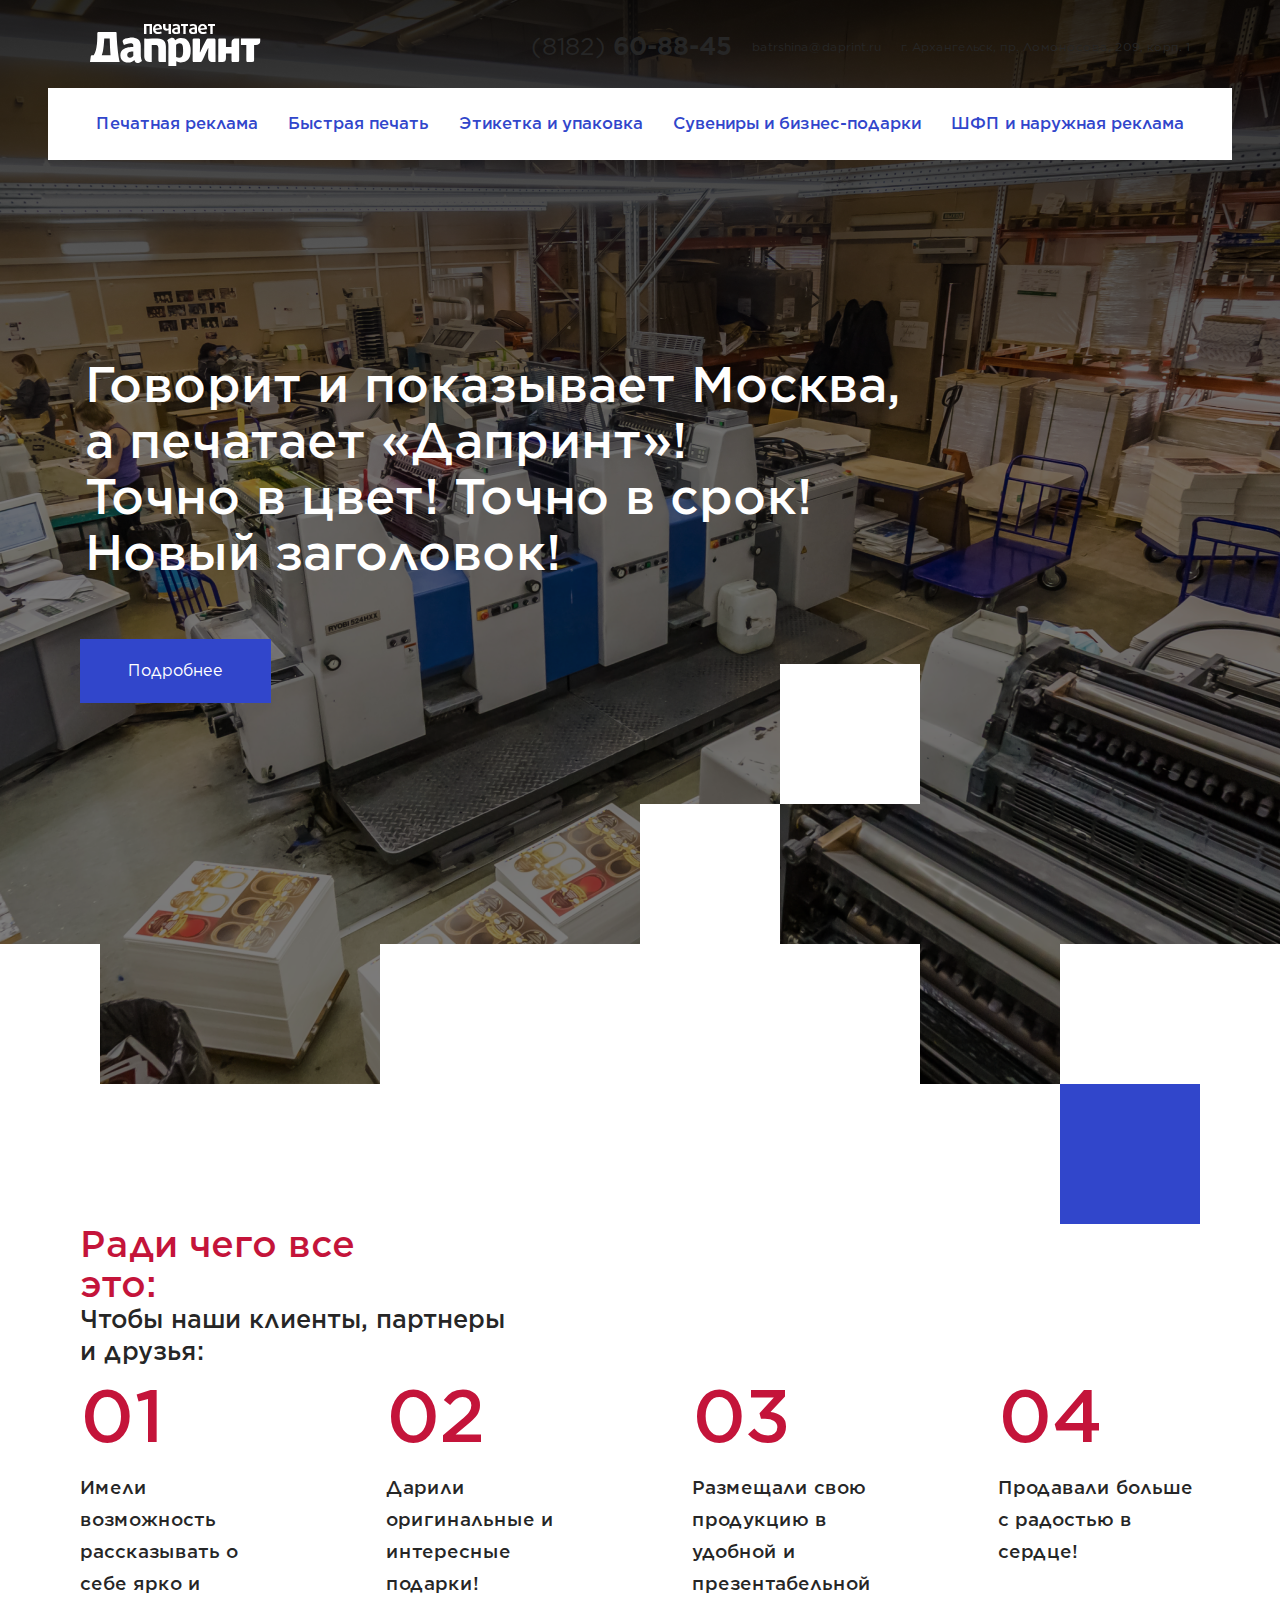
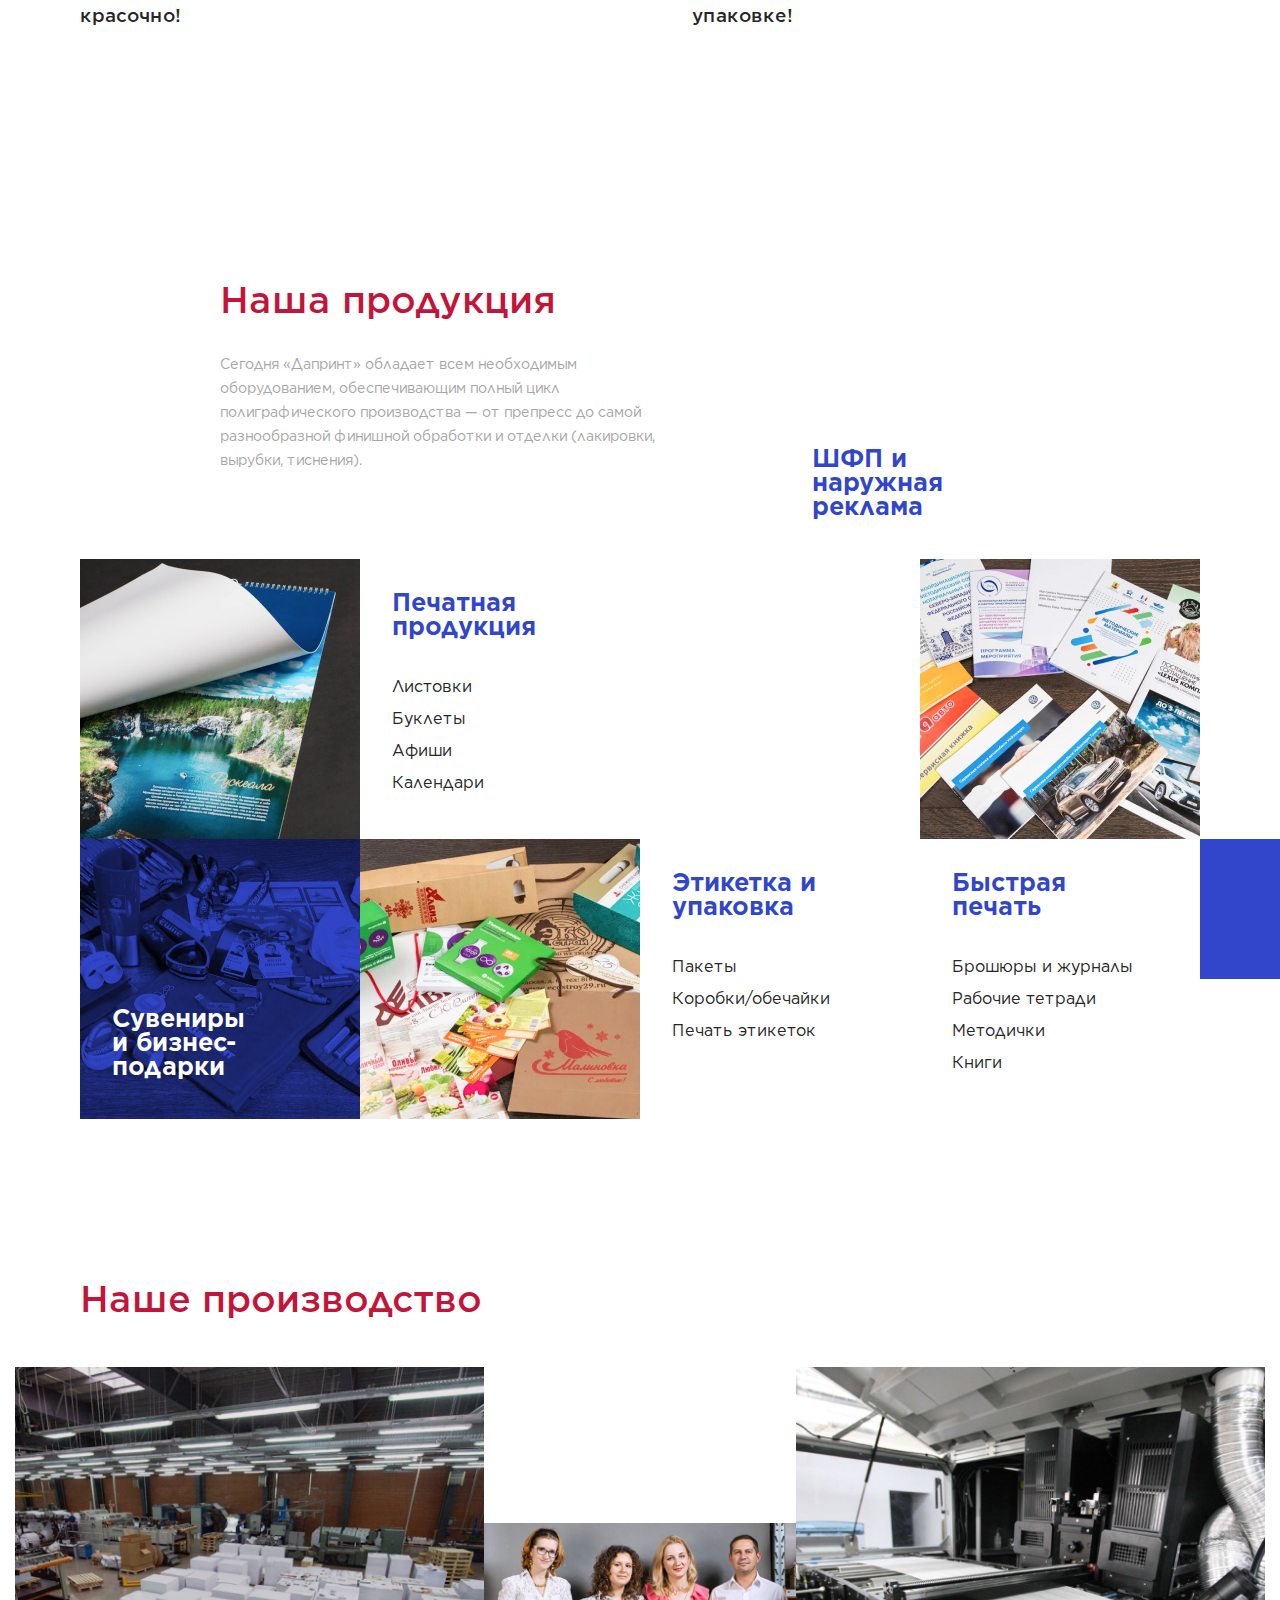
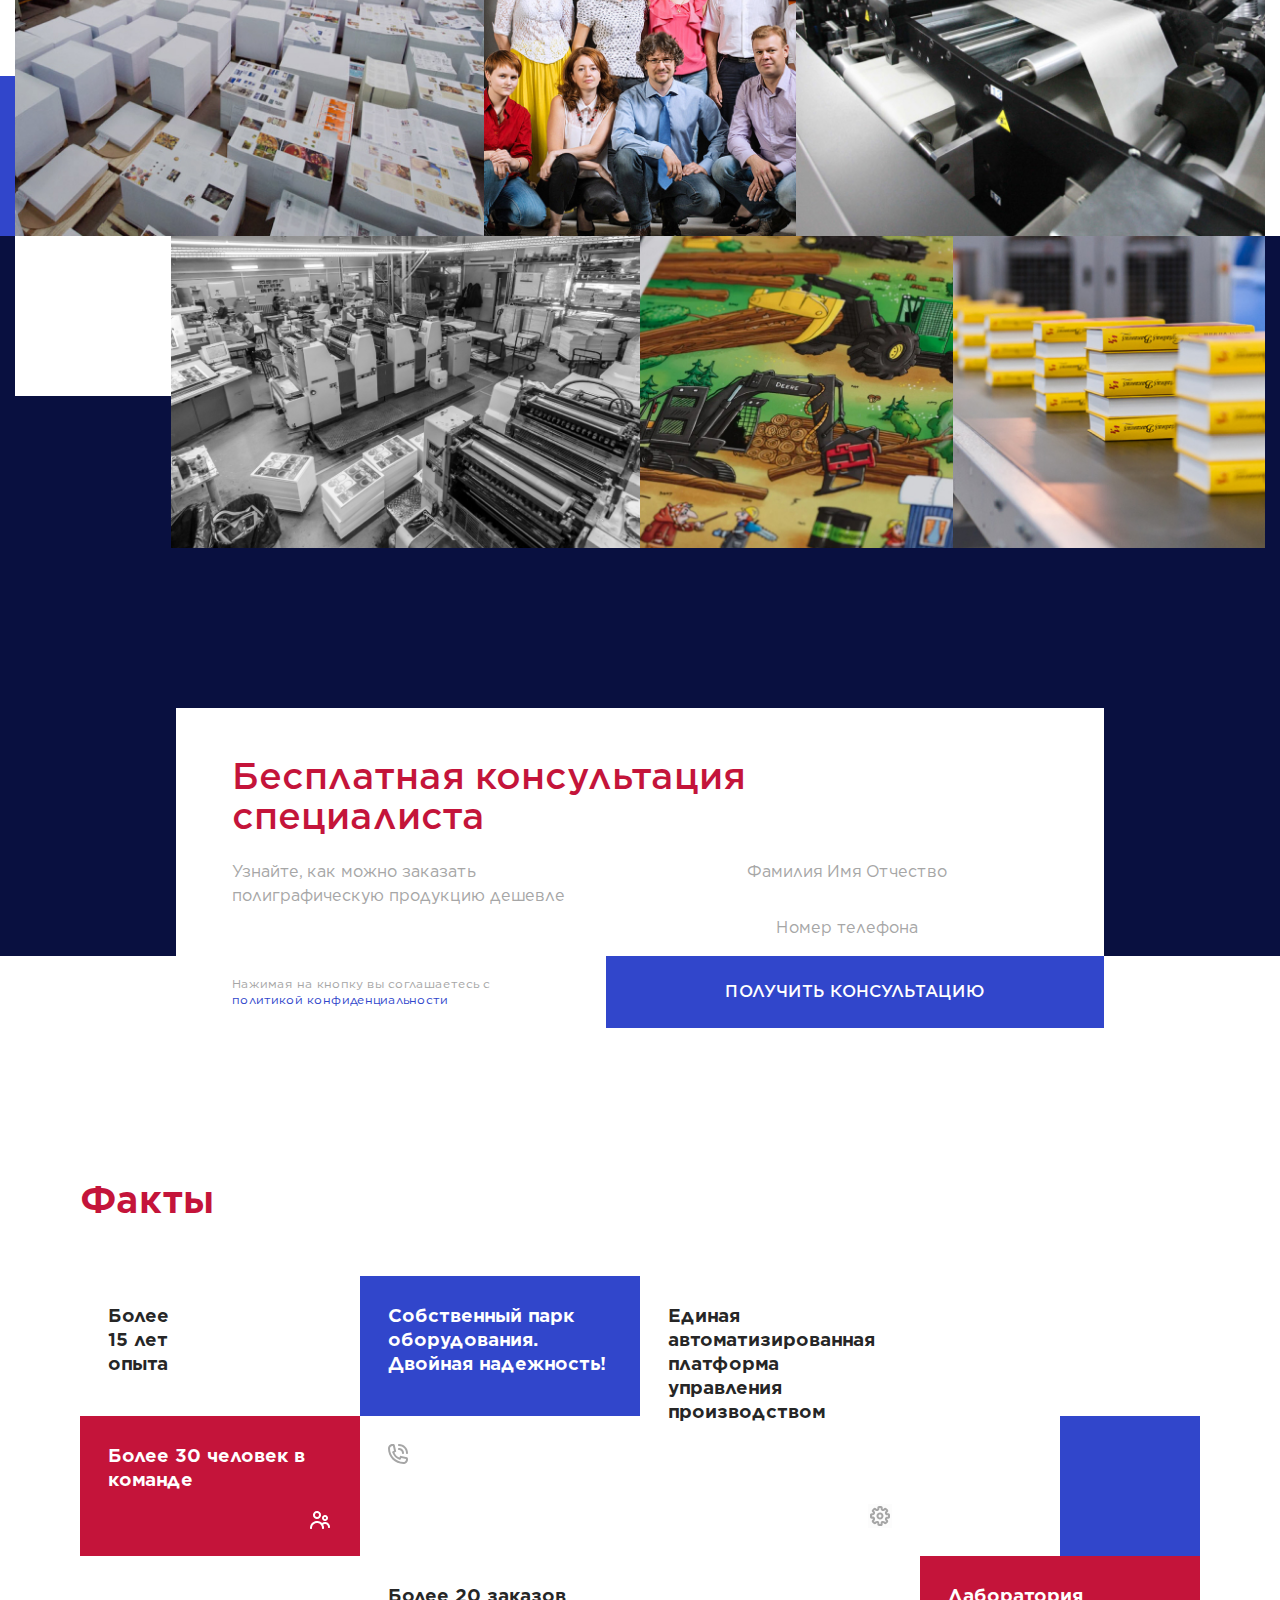
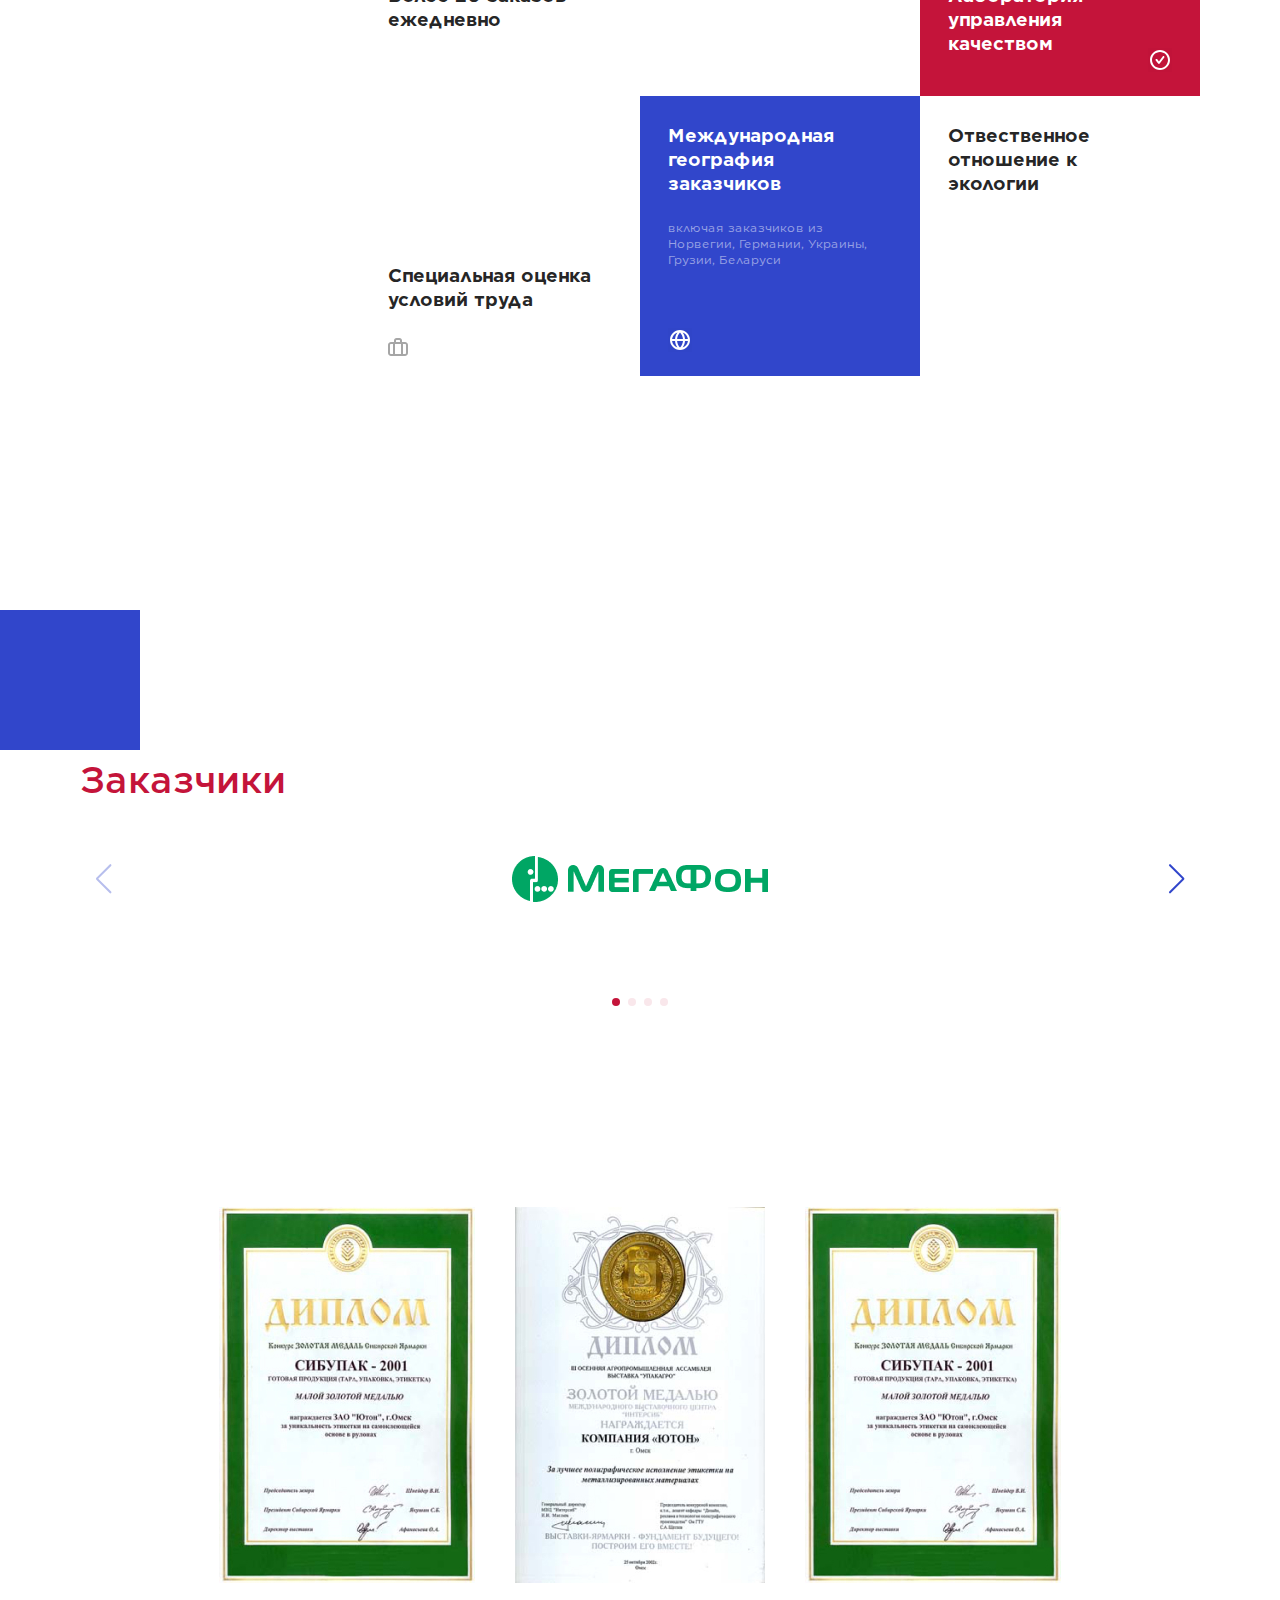
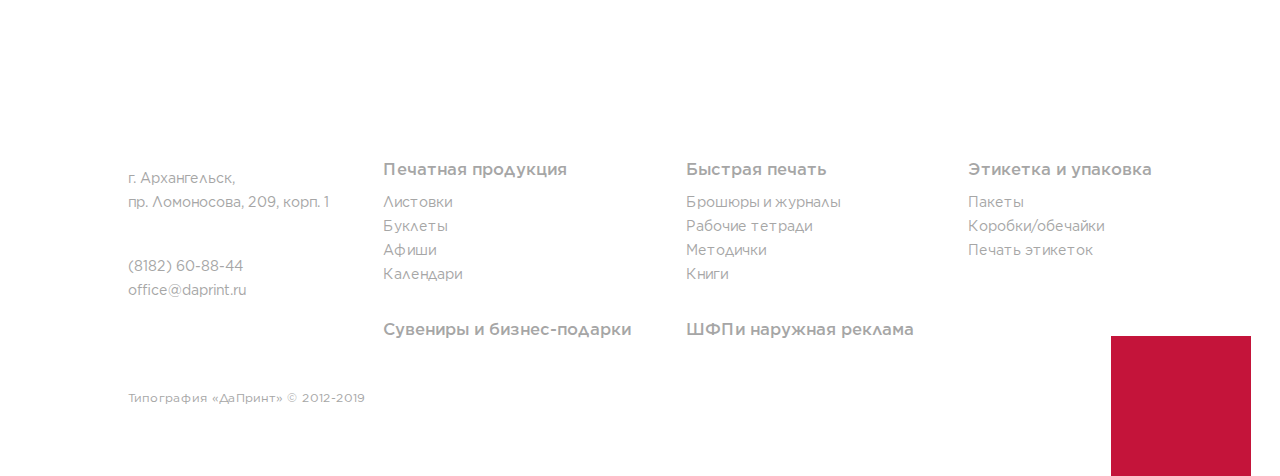
==== commit e5da31b6: "Merge branch 'header' of https://github.com/elenabatrshina/daprint into header" ====
--- a/index.html
+++ b/index.html
@@ -6,7 +6,7 @@
   <meta name="viewport" content="width=device-width, initial-scale=1.0">
   <meta http-equiv="X-UA-Compatible" content="ie=edge">
   <link rel="stylesheet" href="css/style-dist.css">
-  <title>Daprint title</title>
+  <title>Daprint title 1</title>
 </head>
 
 <body>
@@ -20,7 +20,7 @@
         <div class="section-header-info__contacts item-hide-992">
           <div class="section-header-info__contacts-phone">
             <a href="tel:+78182608844">
-              <span>(8182) </span>60-88-44</a>
+              <span>(8182) </span>60-88-45</a>
           </div>
           <div class="section-header-info__contacts-email"> <a href="mailto:office@daprint.ru">
               batrshina@daprint.ru</a></div>
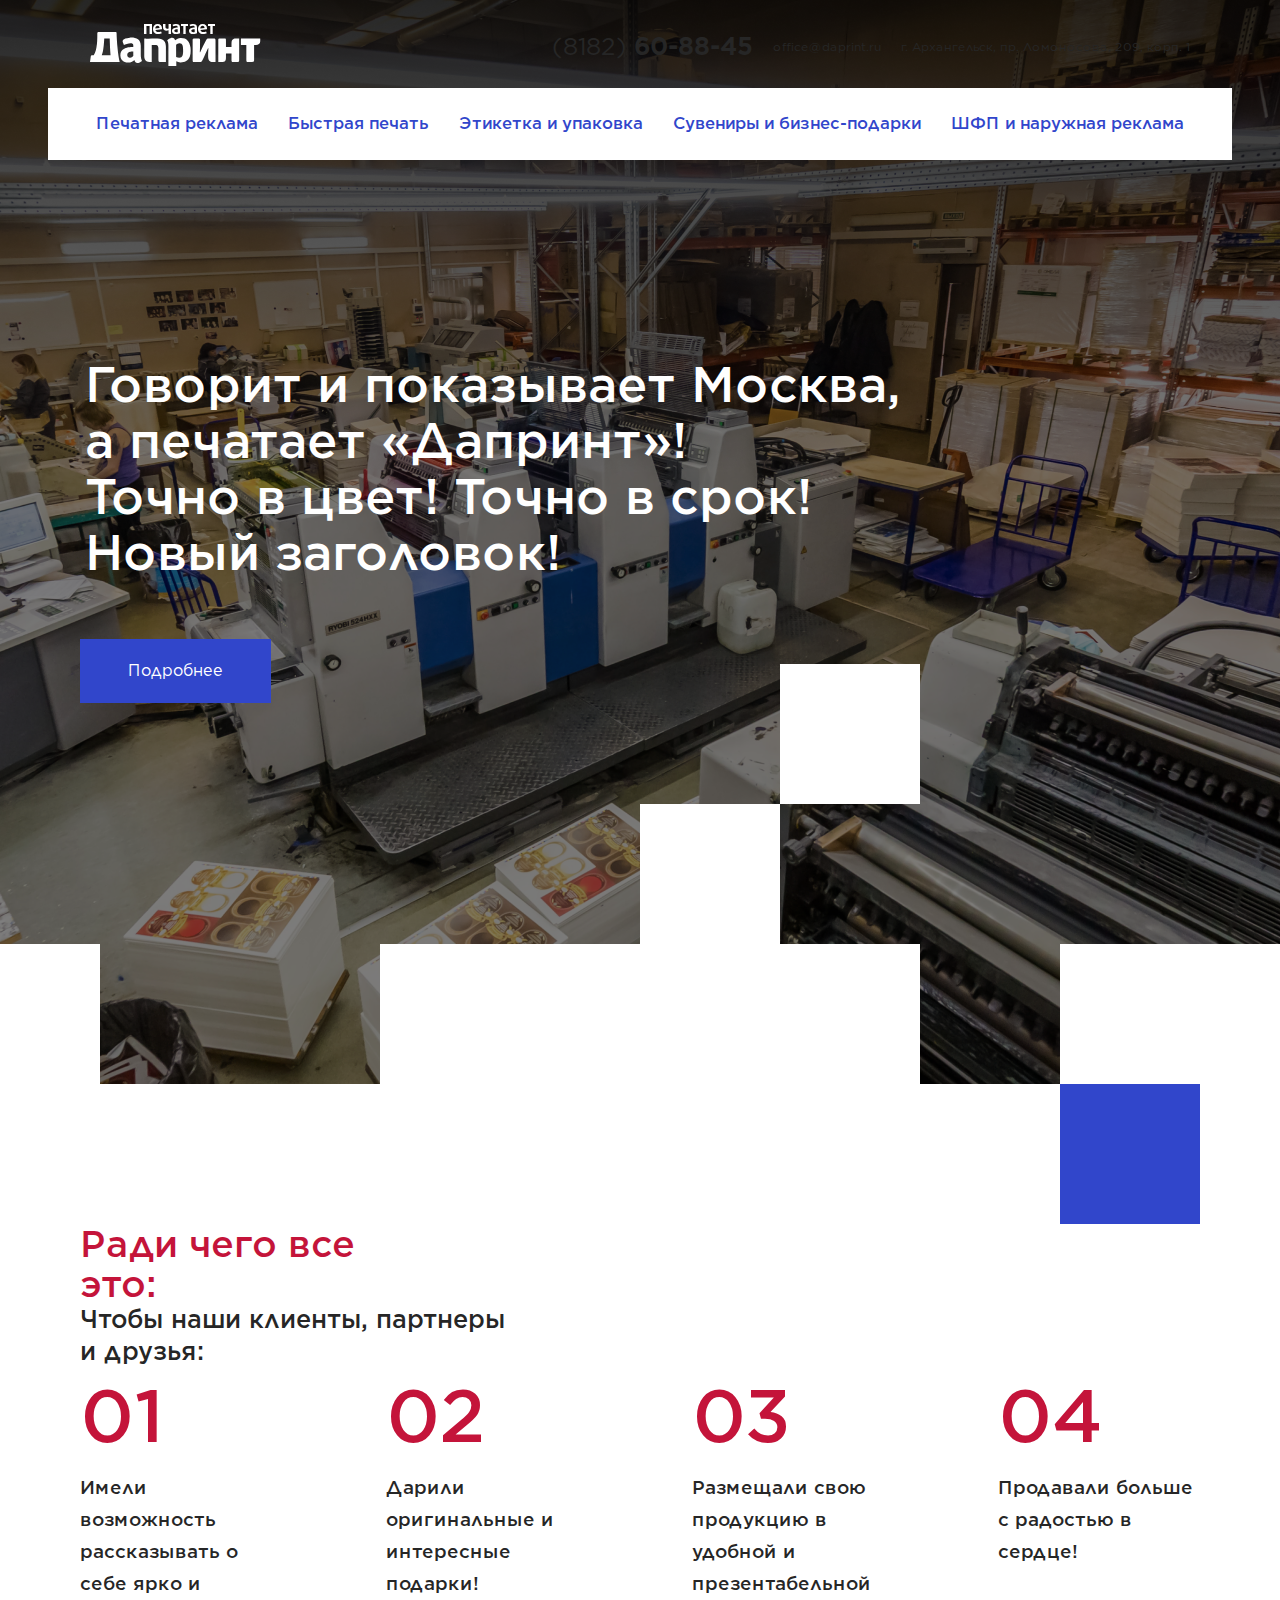
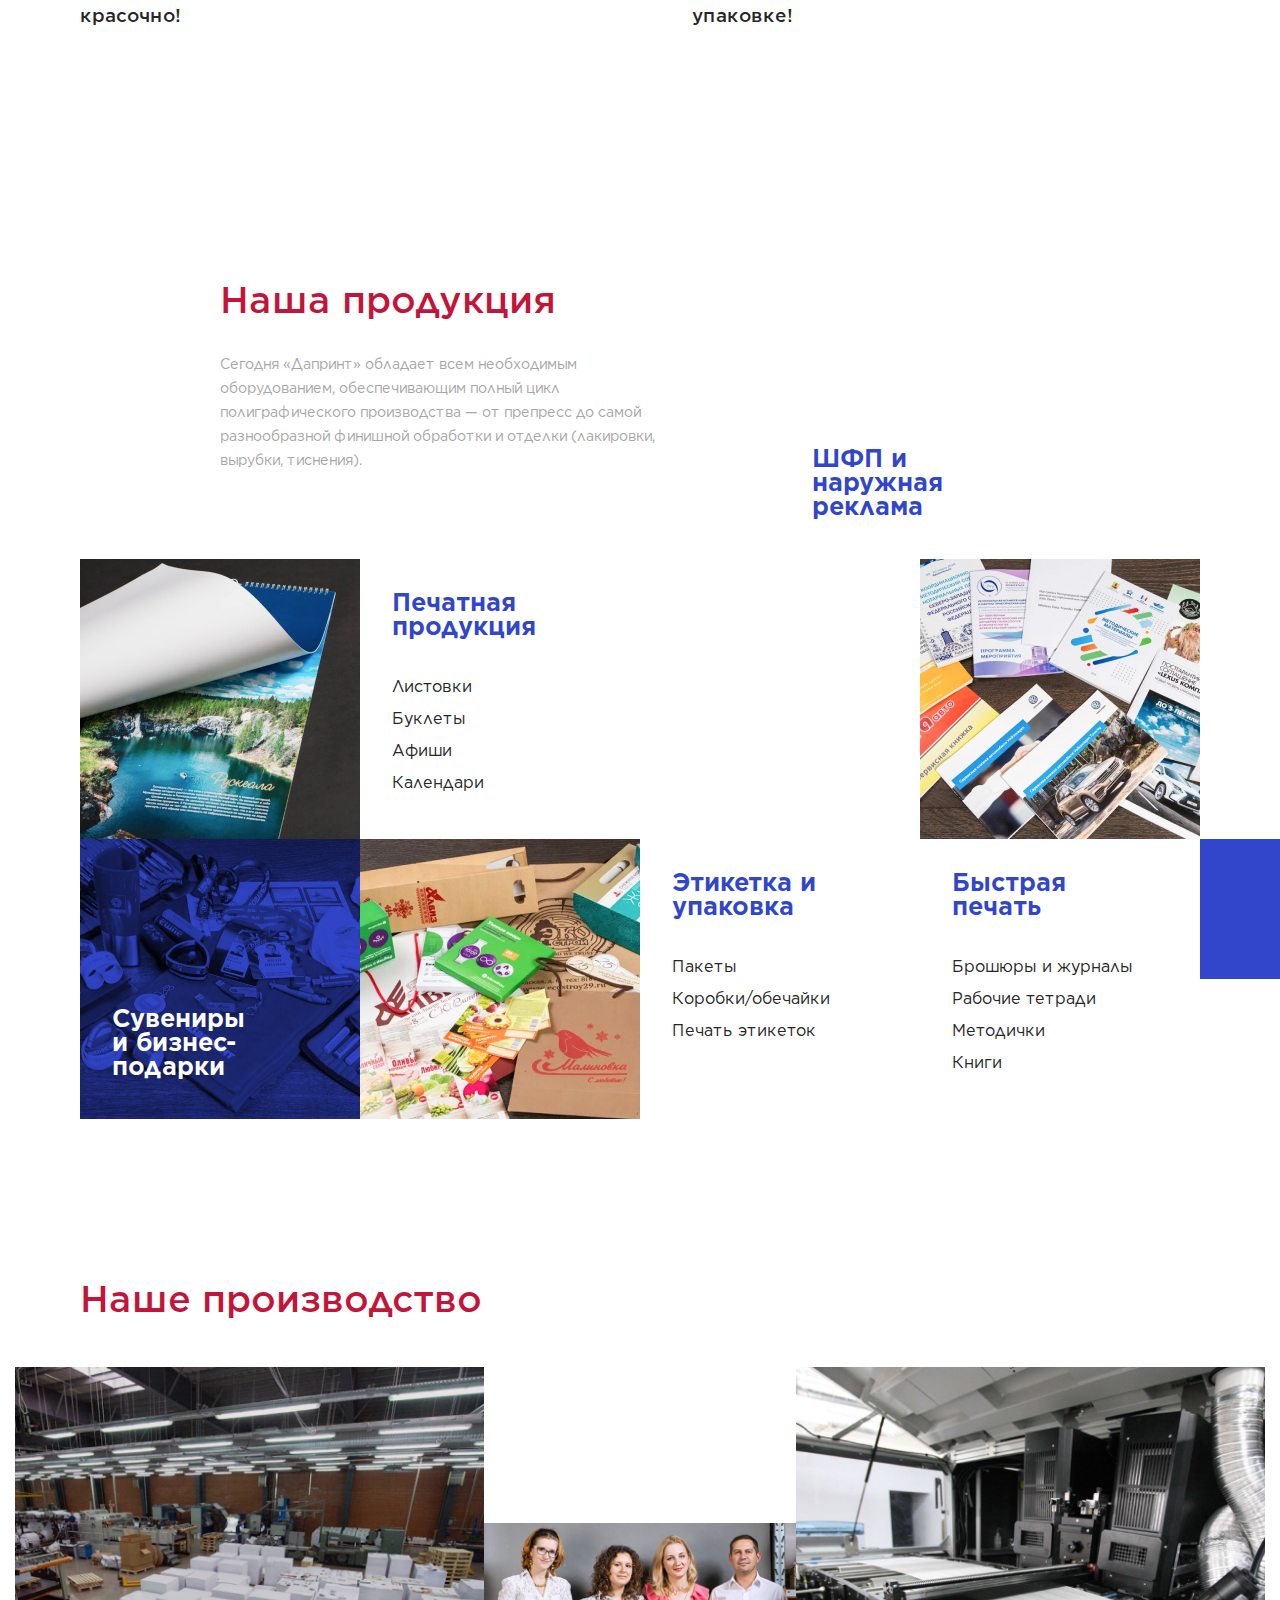
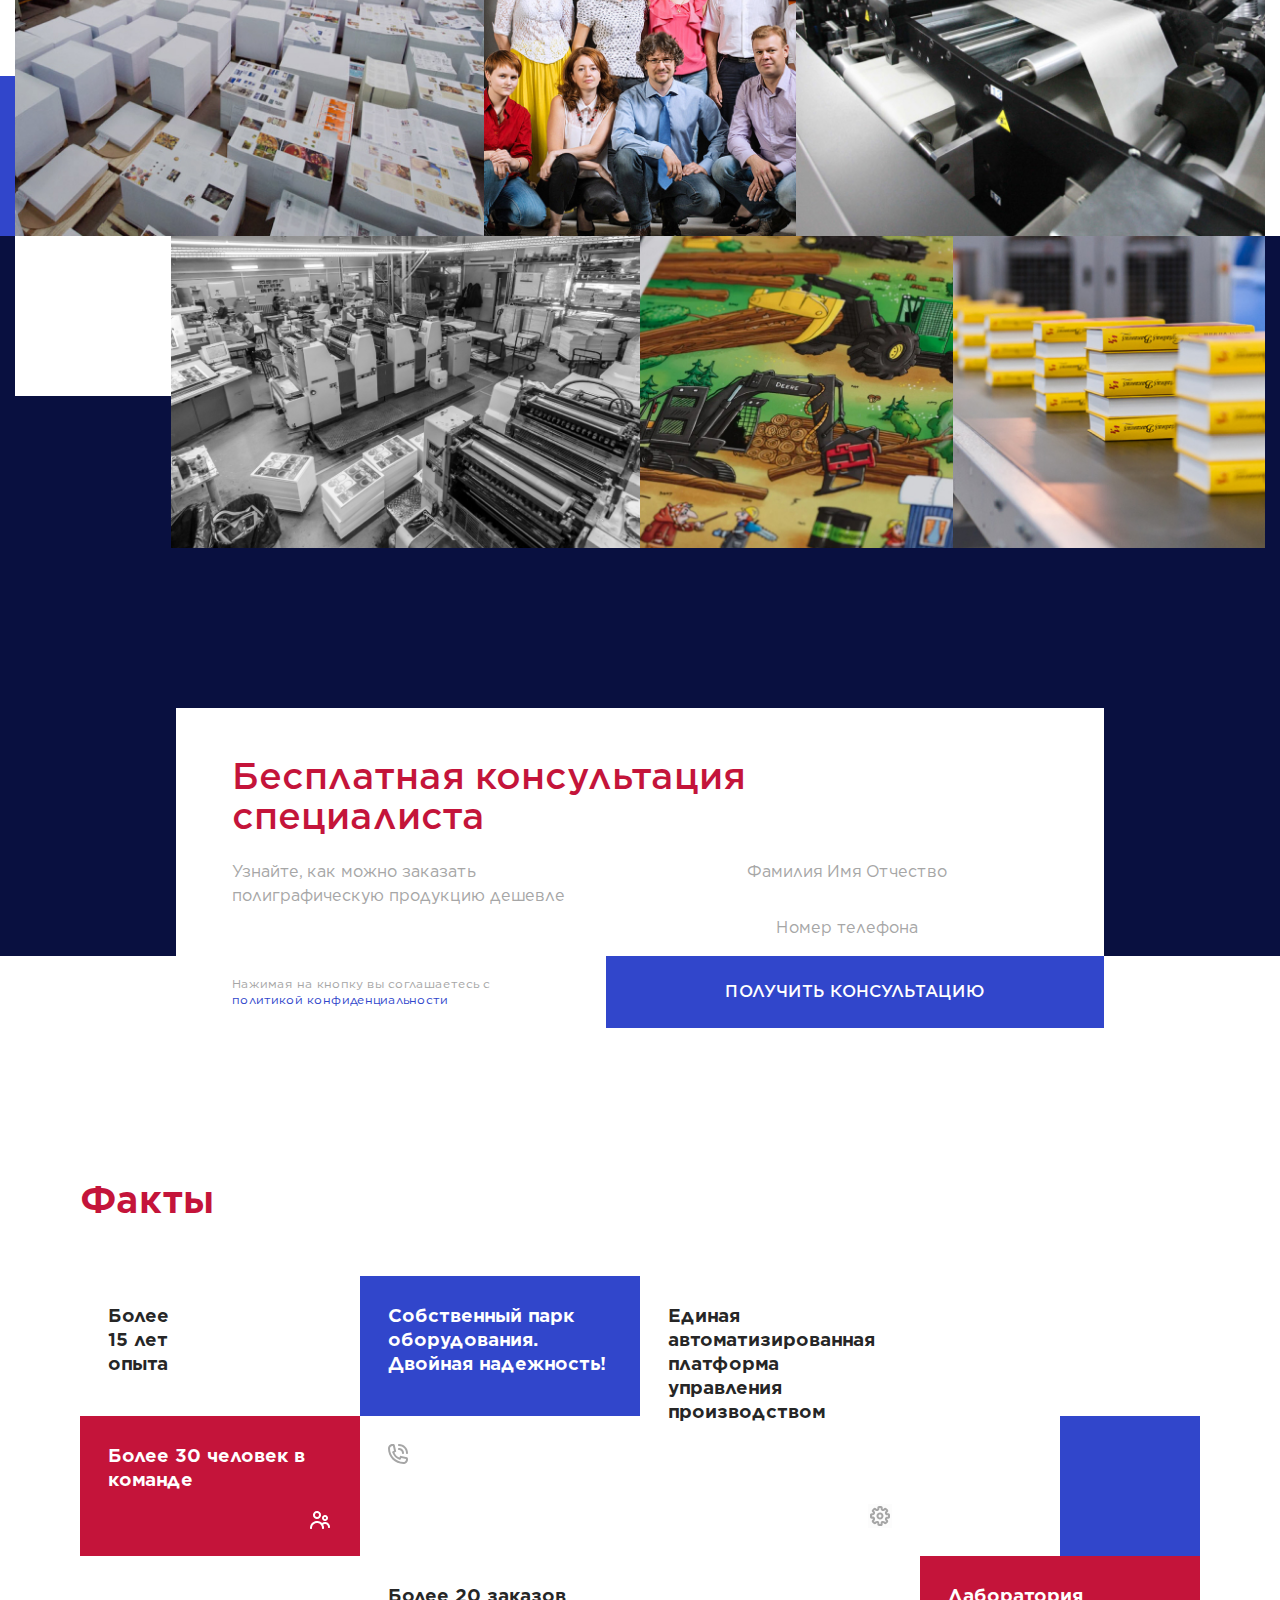
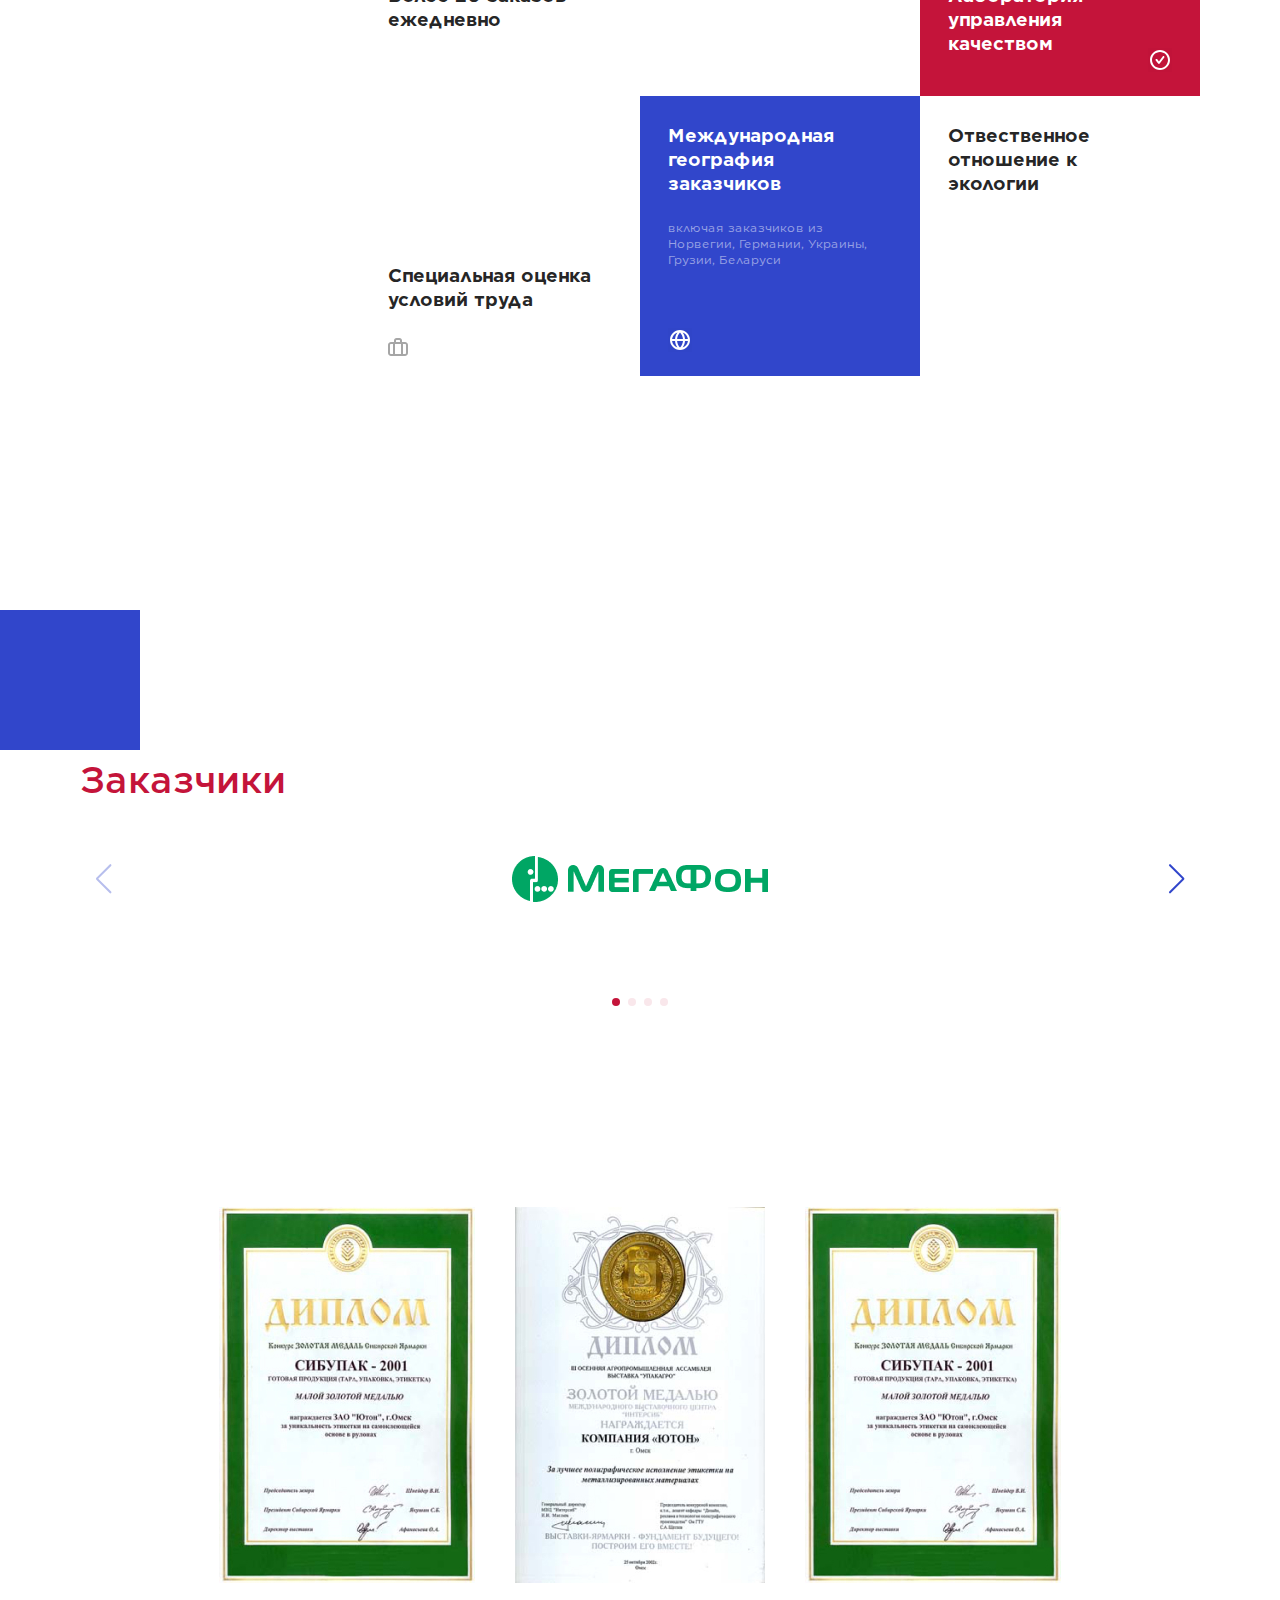
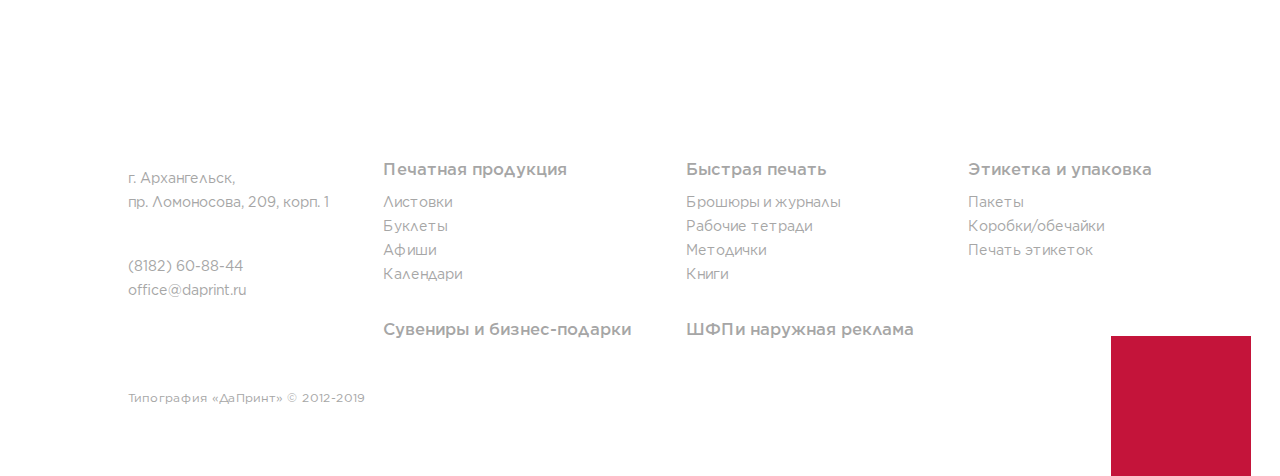
==== commit a2bd9818: "Update title again" ====
--- a/index.html
+++ b/index.html
@@ -6,7 +6,7 @@
   <meta name="viewport" content="width=device-width, initial-scale=1.0">
   <meta http-equiv="X-UA-Compatible" content="ie=edge">
   <link rel="stylesheet" href="css/style-dist.css">
-  <title>Daprint title 1</title>
+  <title>Daprint some test title again</title>
 </head>
 
 <body>
@@ -23,7 +23,7 @@
               <span>(8182) </span>60-88-45</a>
           </div>
           <div class="section-header-info__contacts-email"> <a href="mailto:office@daprint.ru">
-              batrshina@daprint.ru</a></div>
+              office@daprint.ru</a></div>
           <div class="section-header-info__contacts-address">г. Архангельск, пр. Ломоносова, 209, корп. 1</div>
         </div>
       </div>
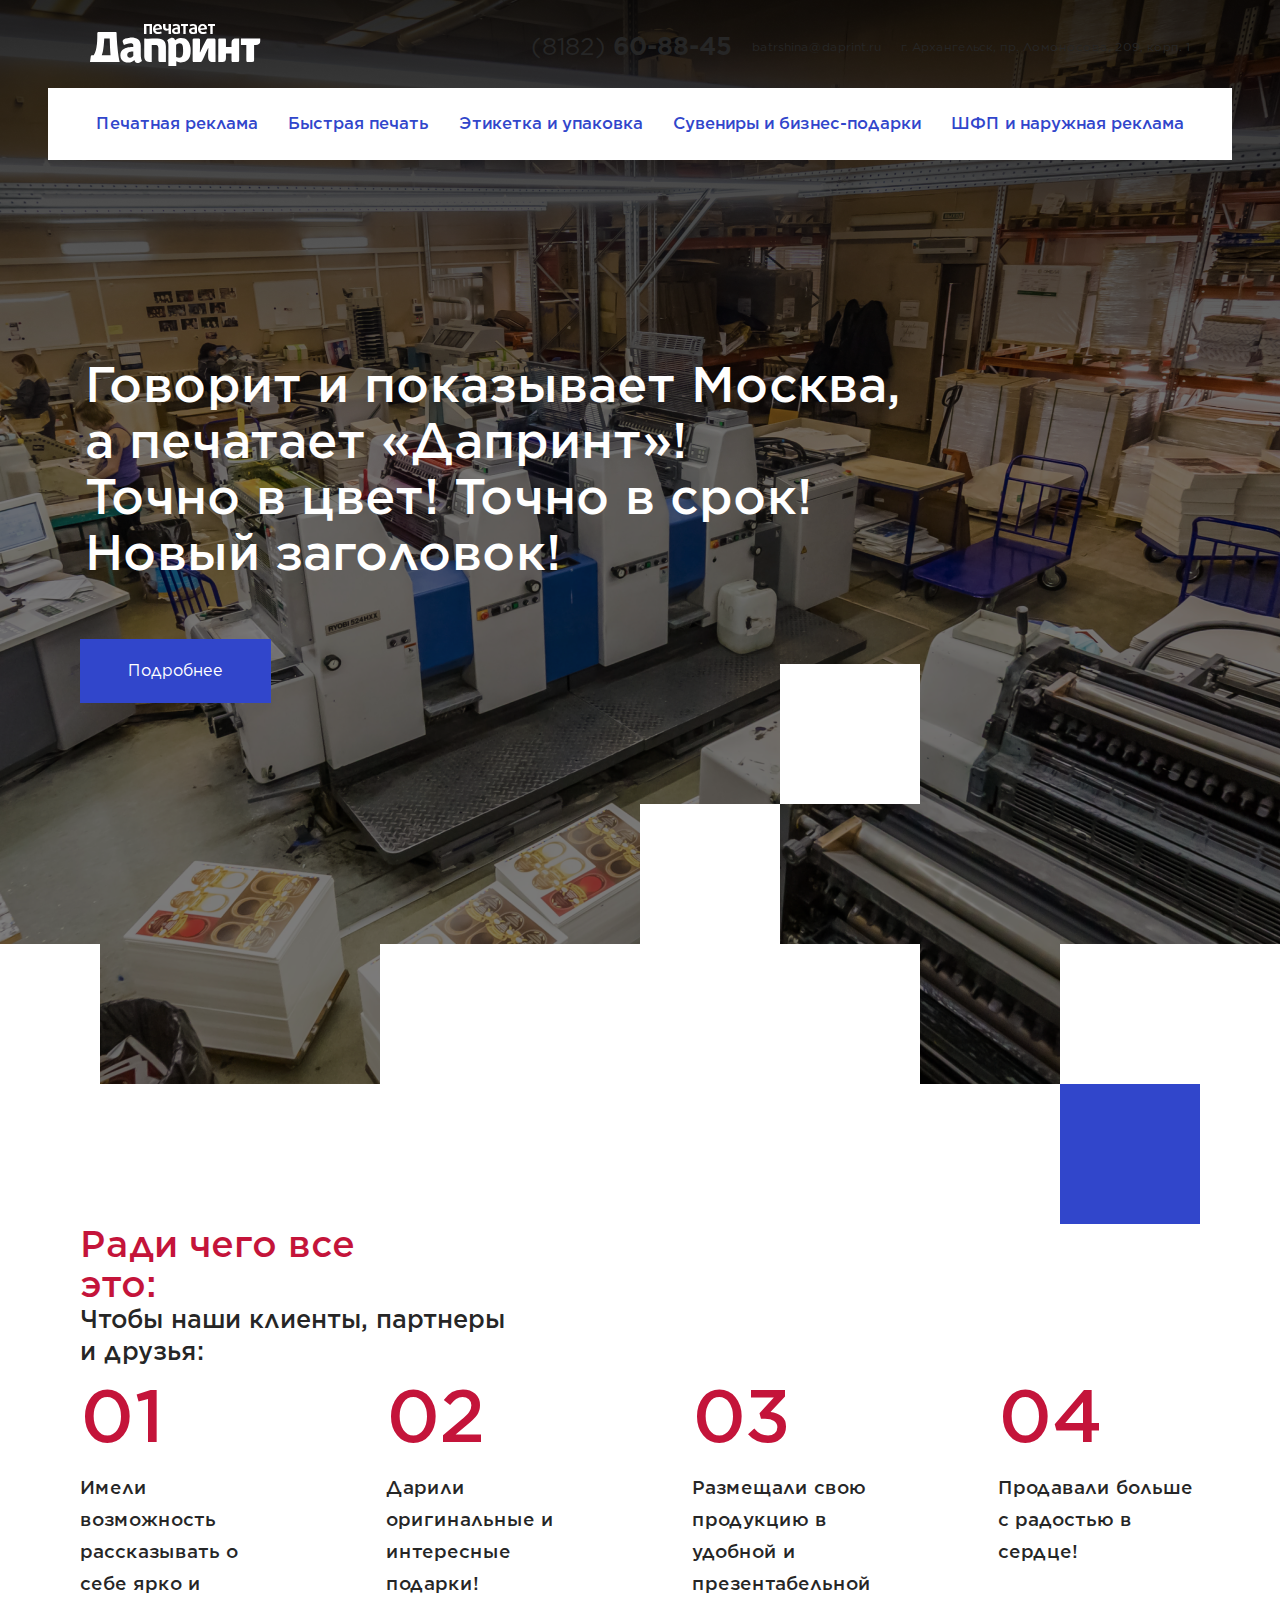
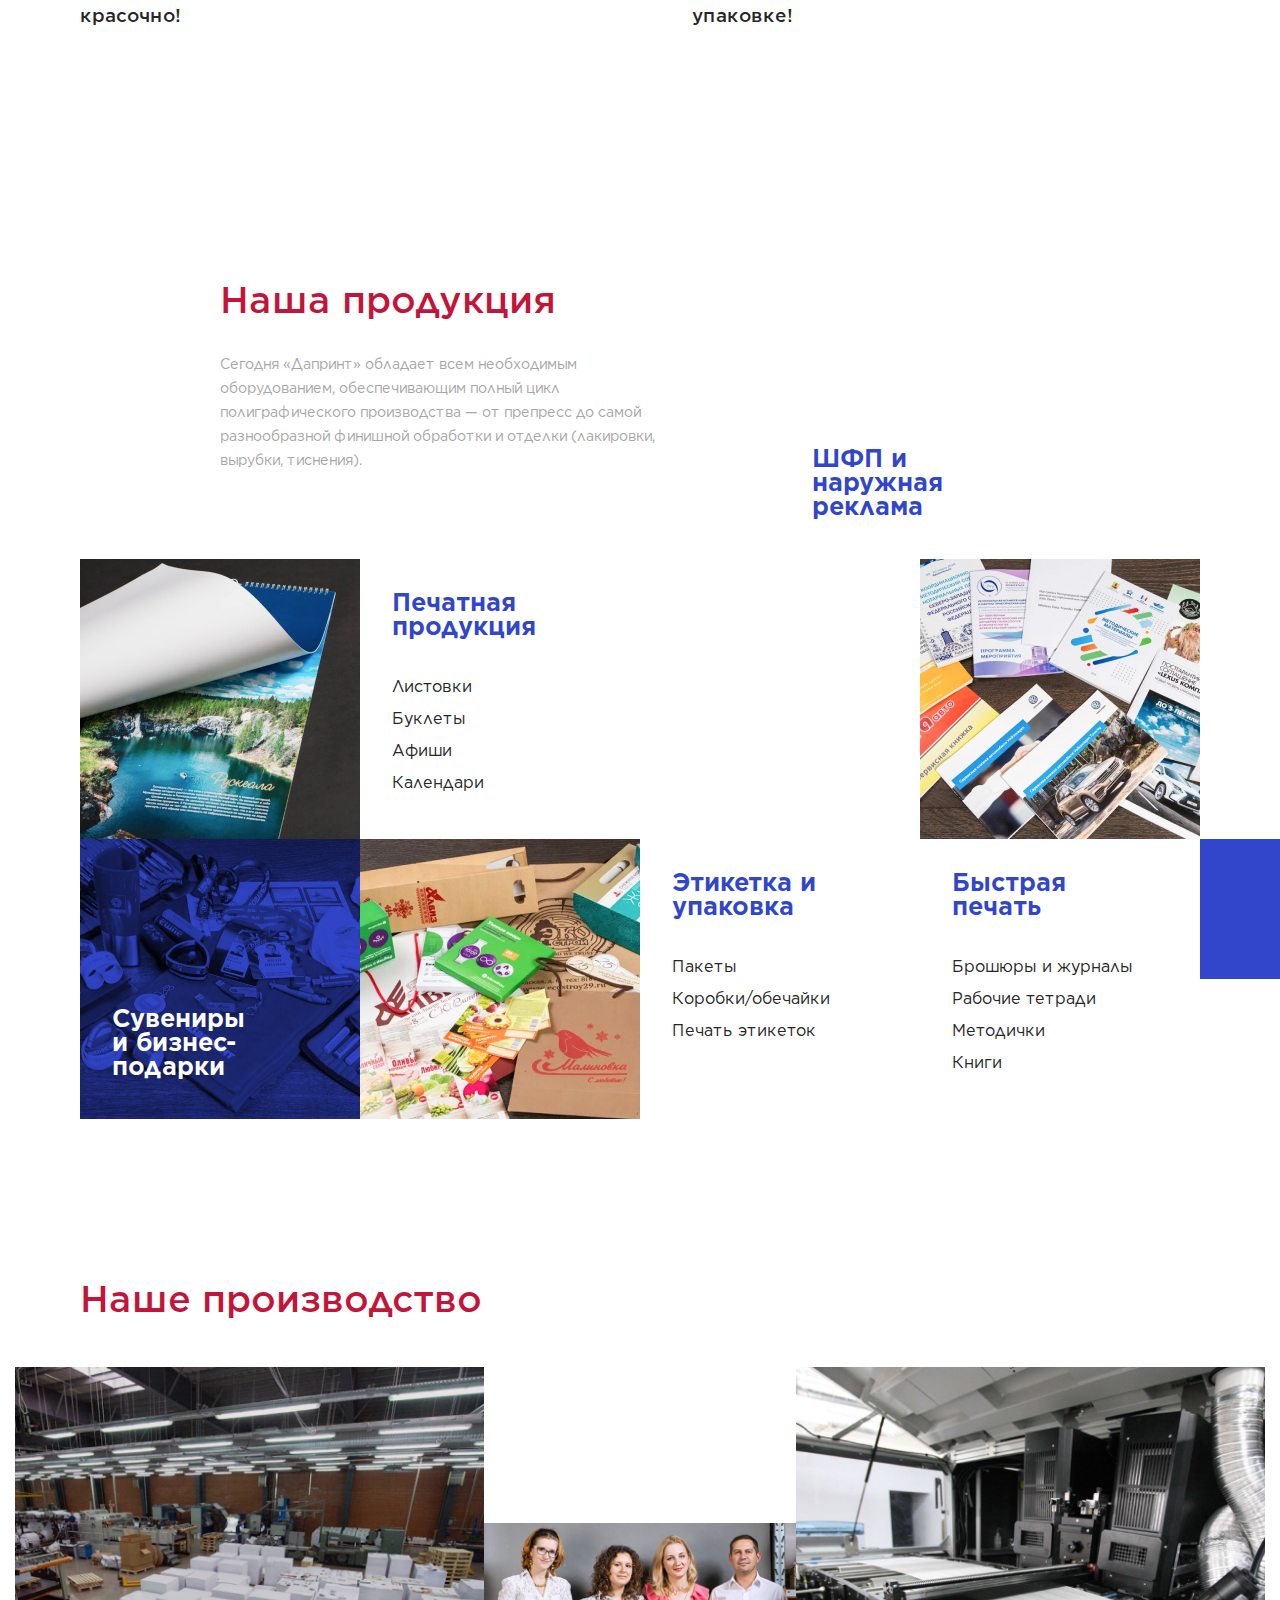
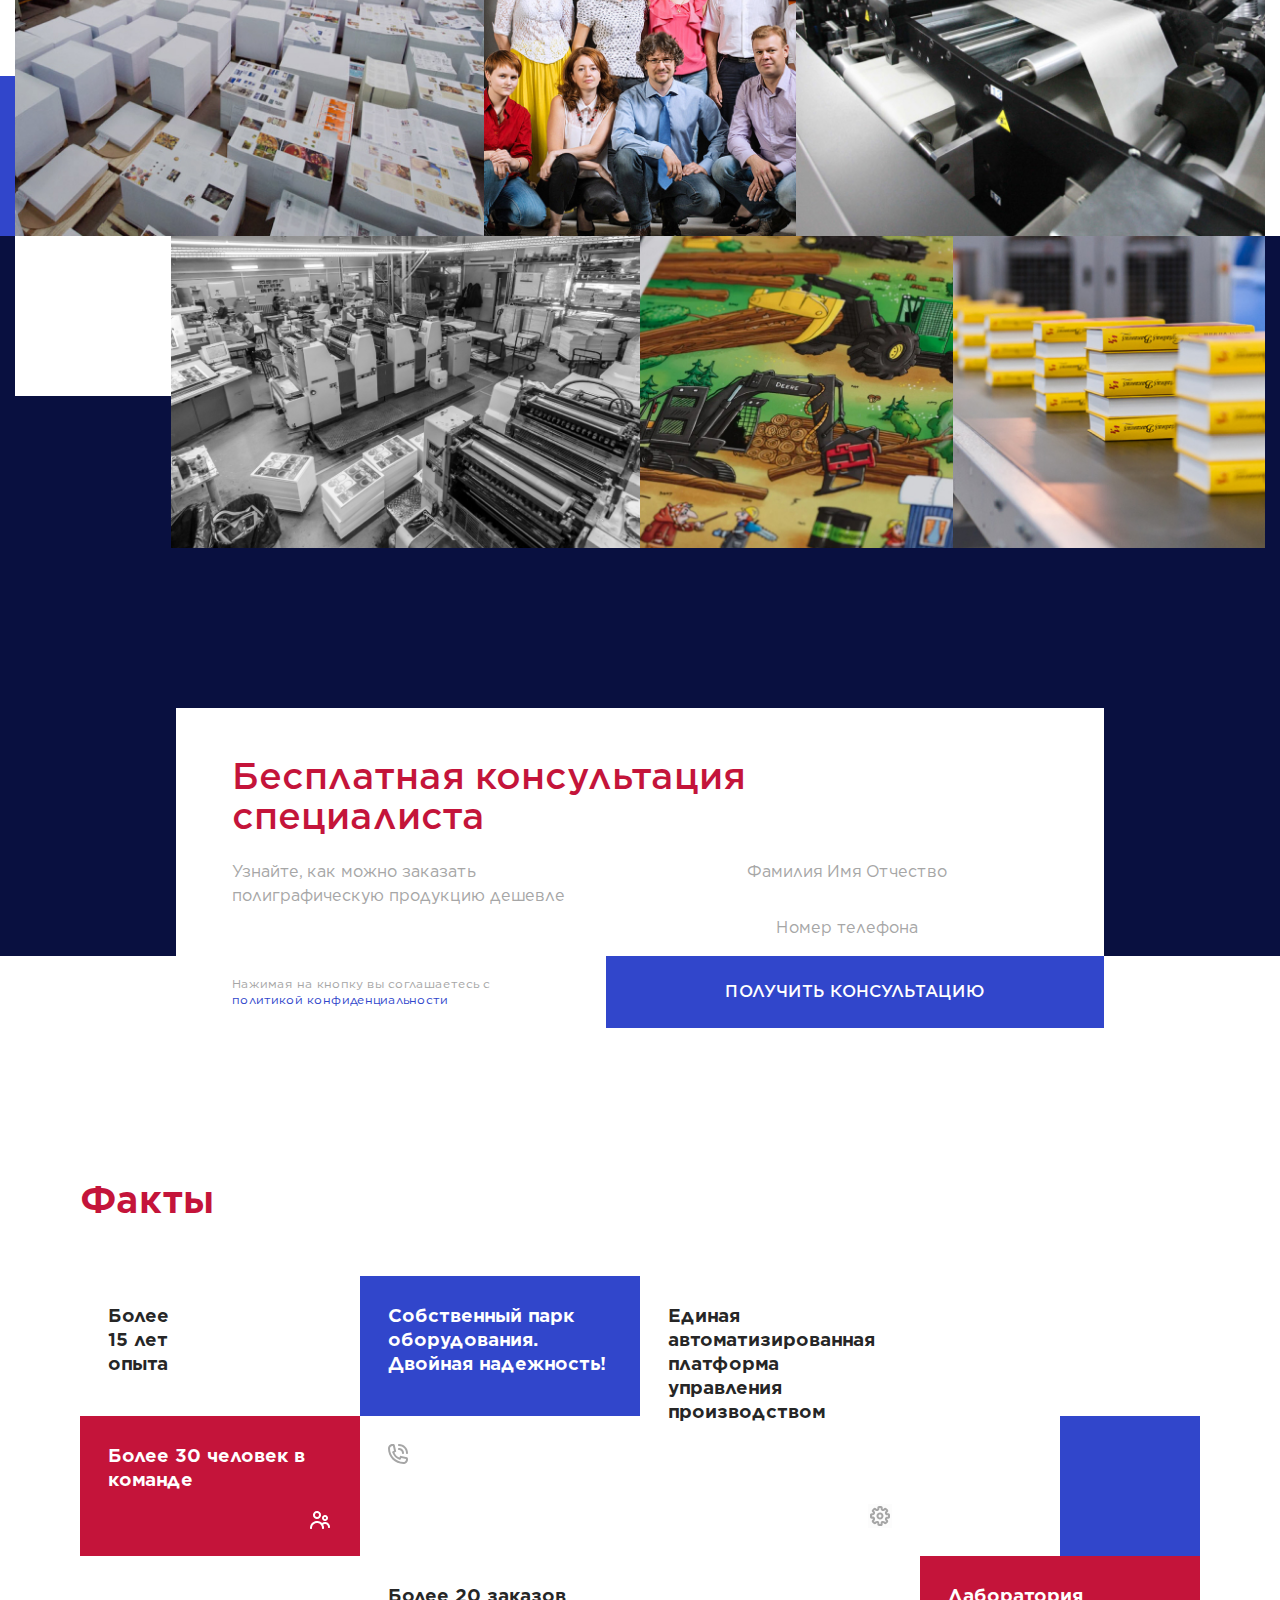
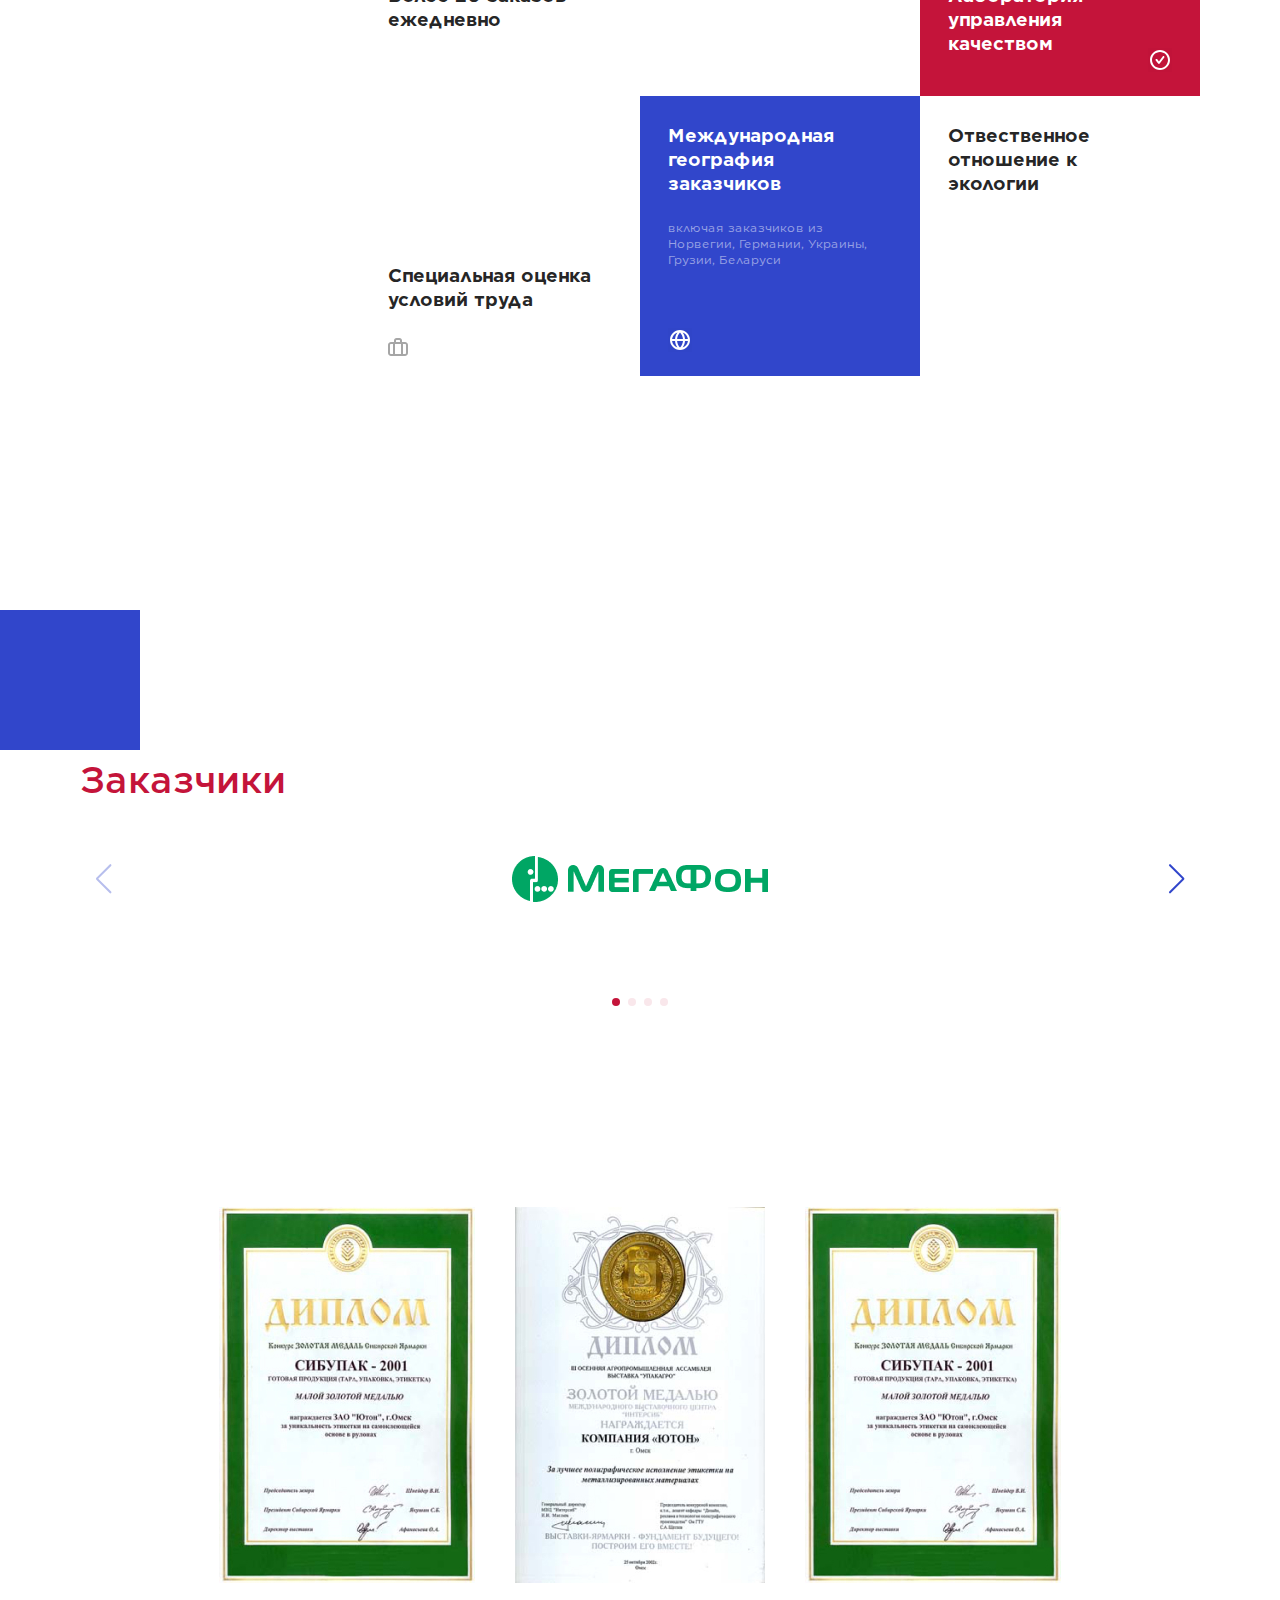
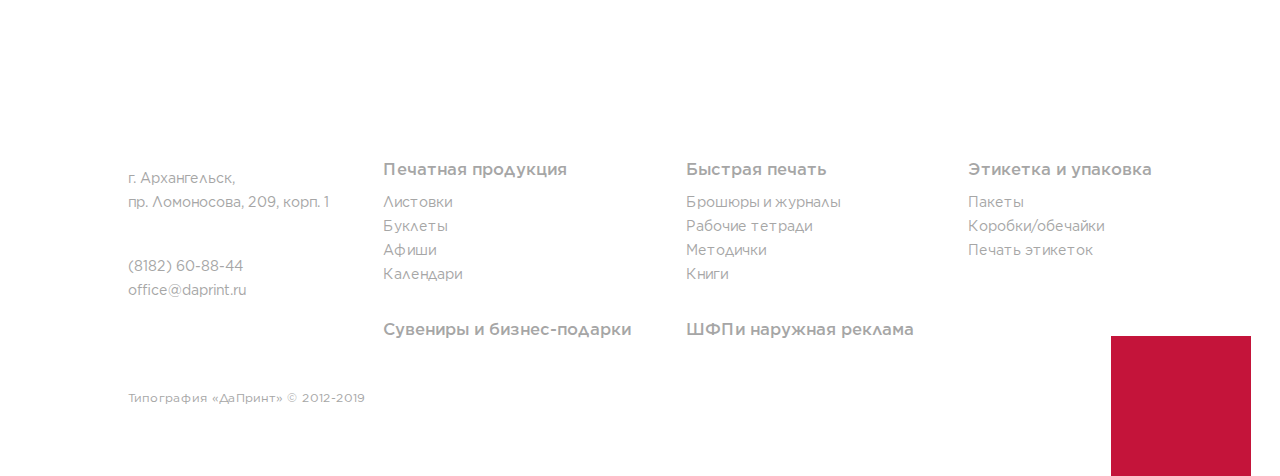
==== commit 7ae7265b: "Merge branch 'header' of github.com:elenabatrshina/daprint into header" ====
--- a/index.html
+++ b/index.html
@@ -23,7 +23,7 @@
               <span>(8182) </span>60-88-45</a>
           </div>
           <div class="section-header-info__contacts-email"> <a href="mailto:office@daprint.ru">
-              office@daprint.ru</a></div>
+              batrshina@daprint.ru</a></div>
           <div class="section-header-info__contacts-address">г. Архангельск, пр. Ломоносова, 209, корп. 1</div>
         </div>
       </div>
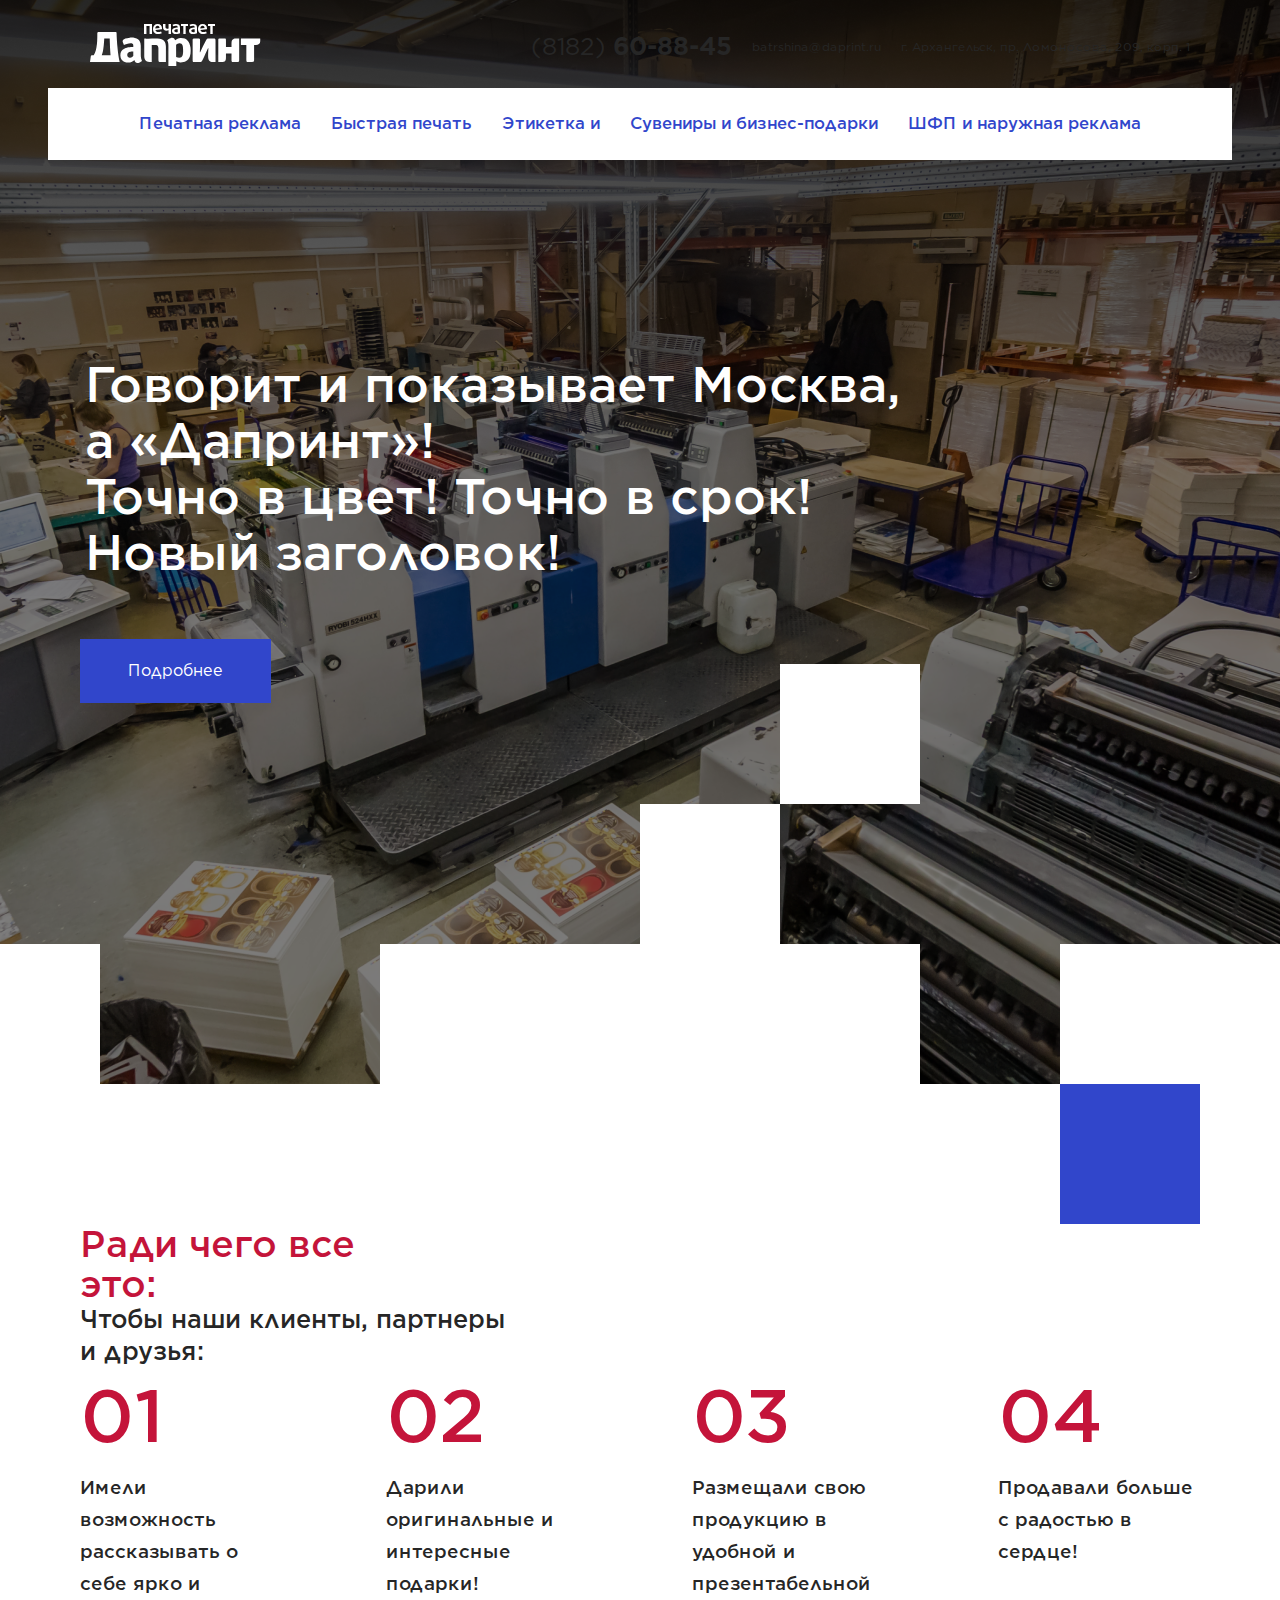
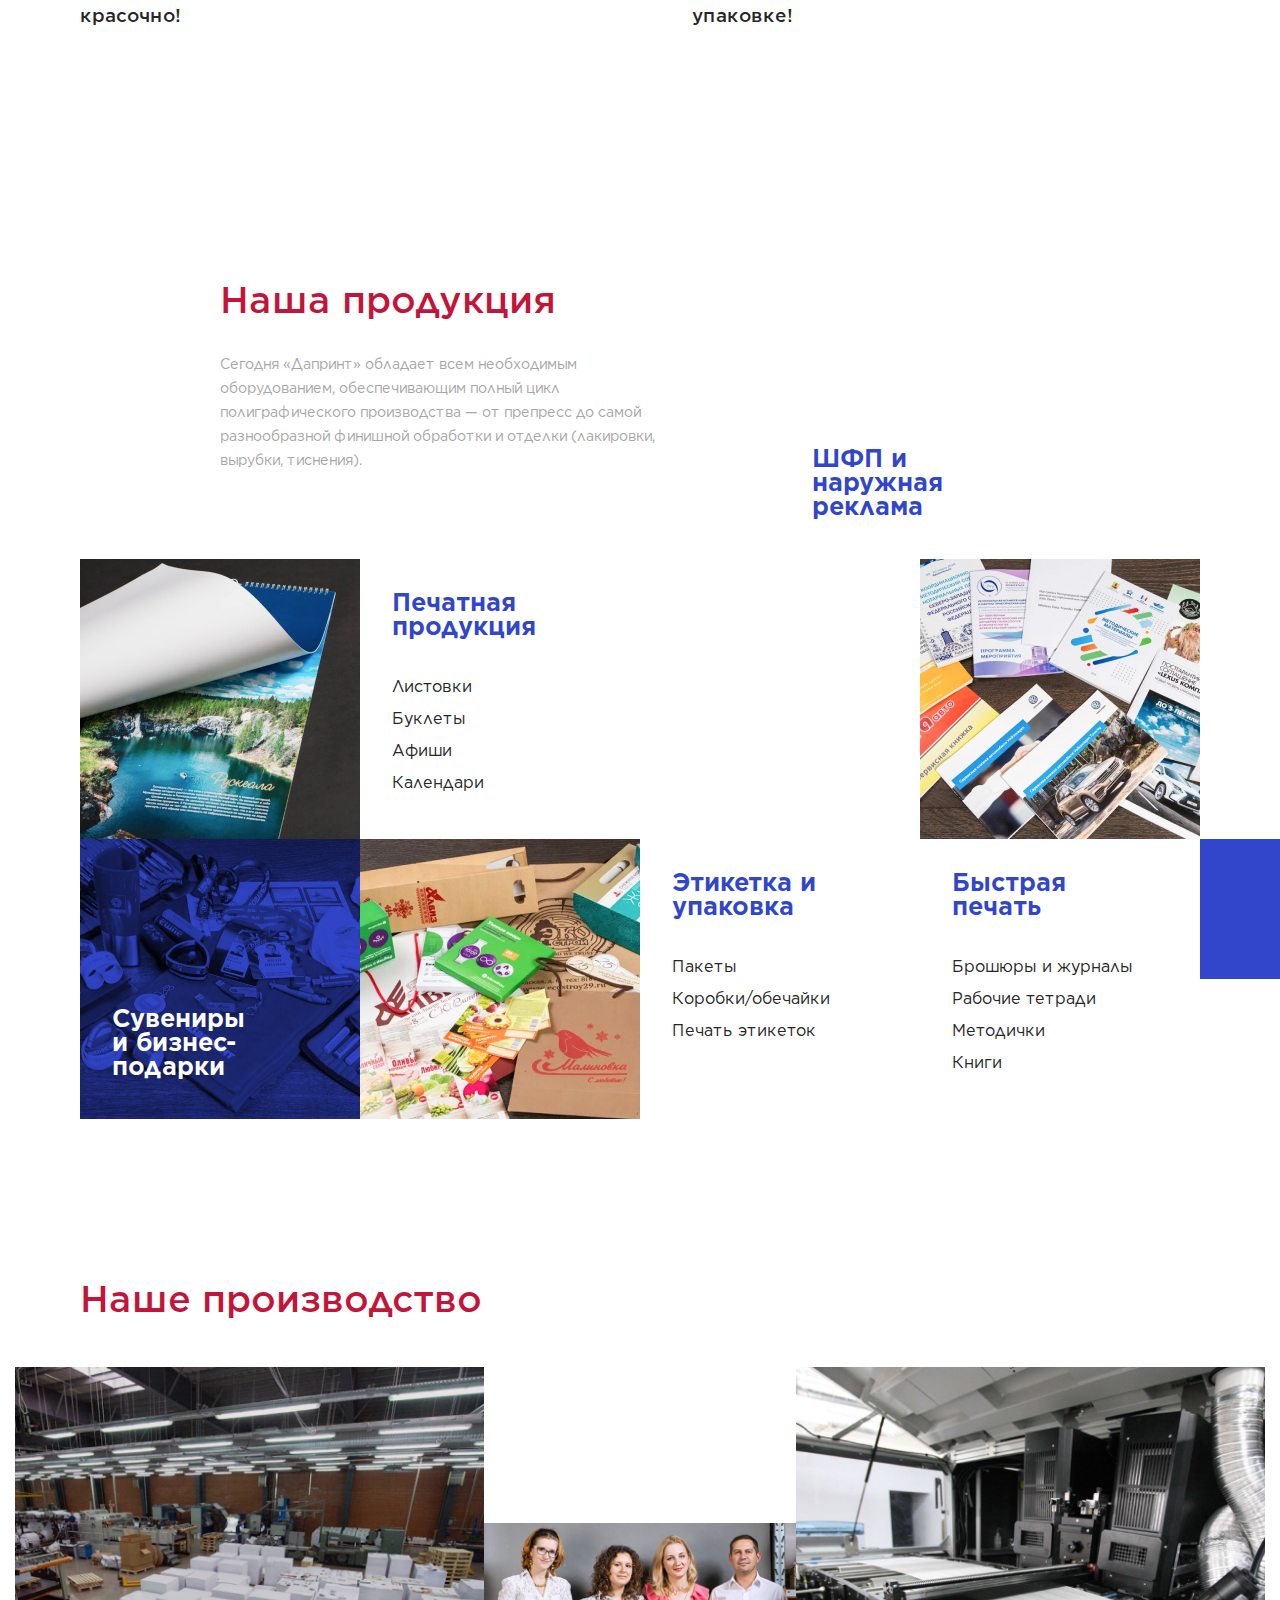
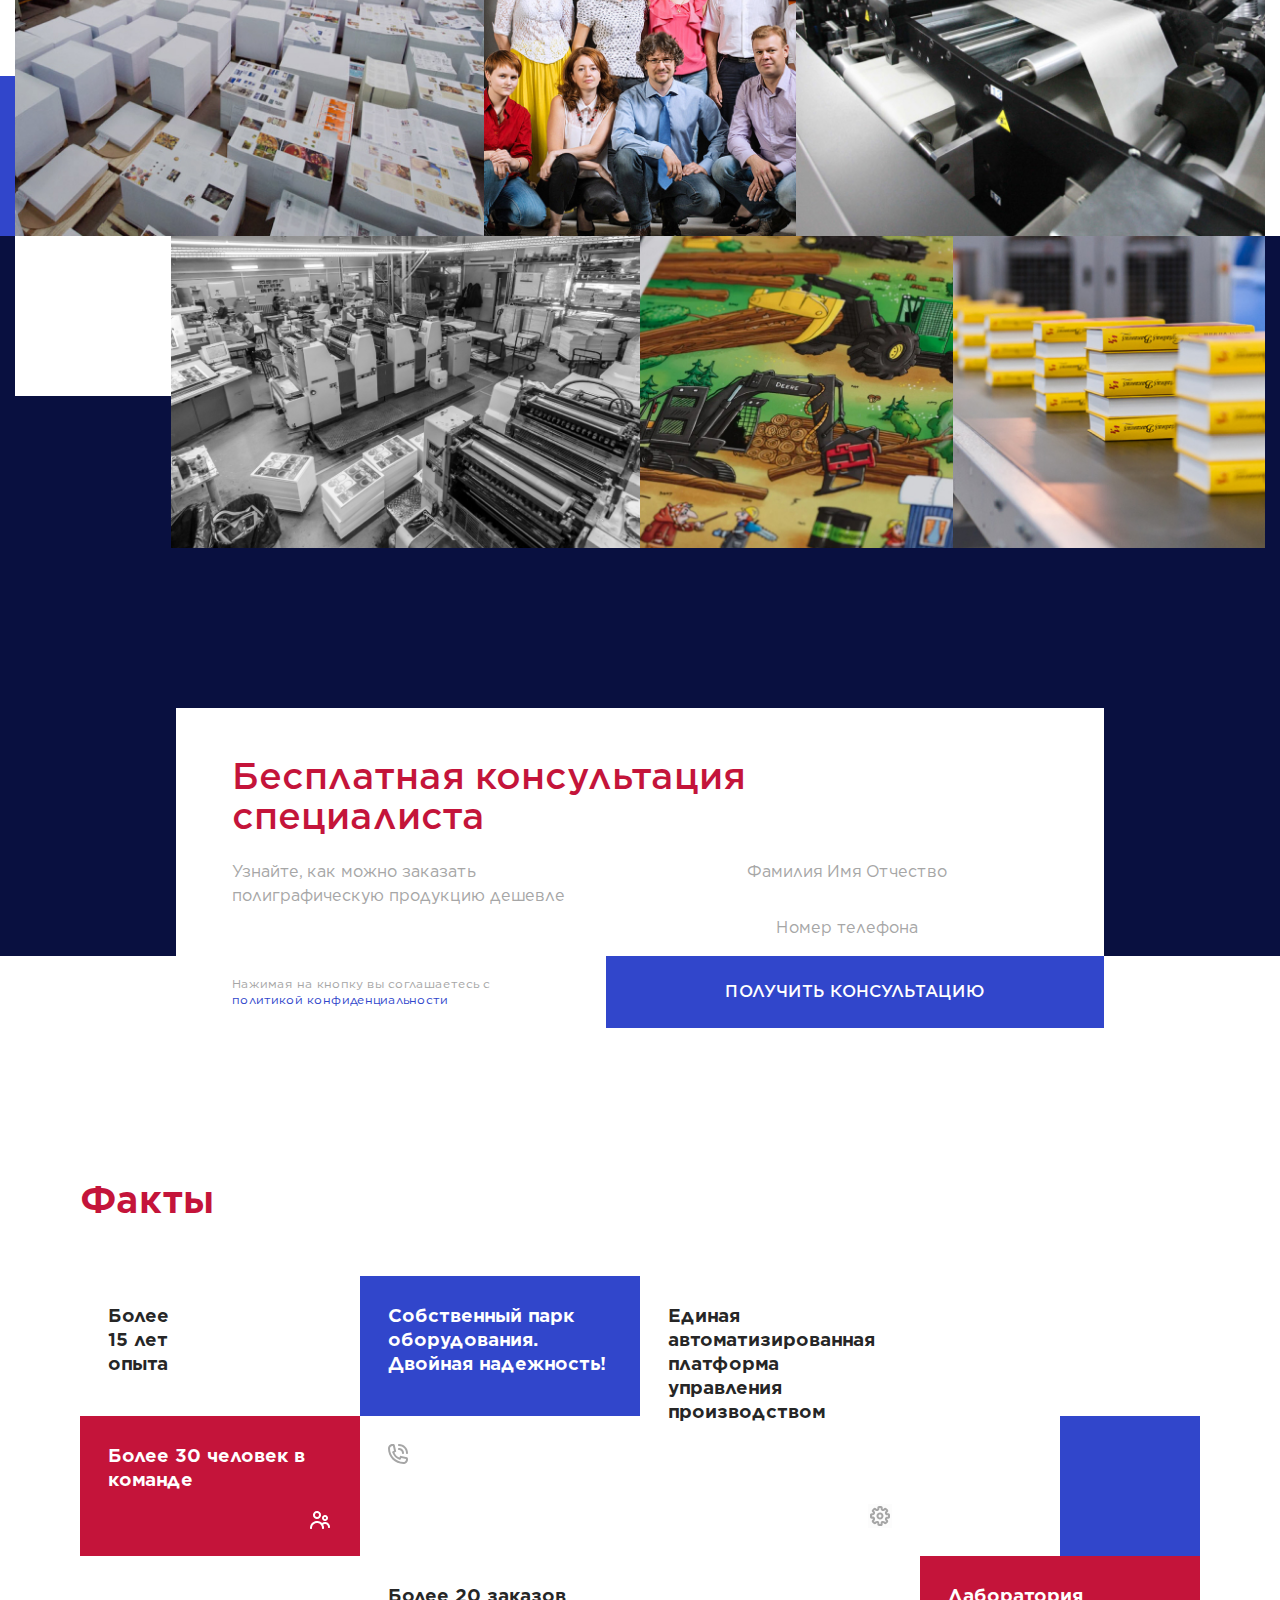
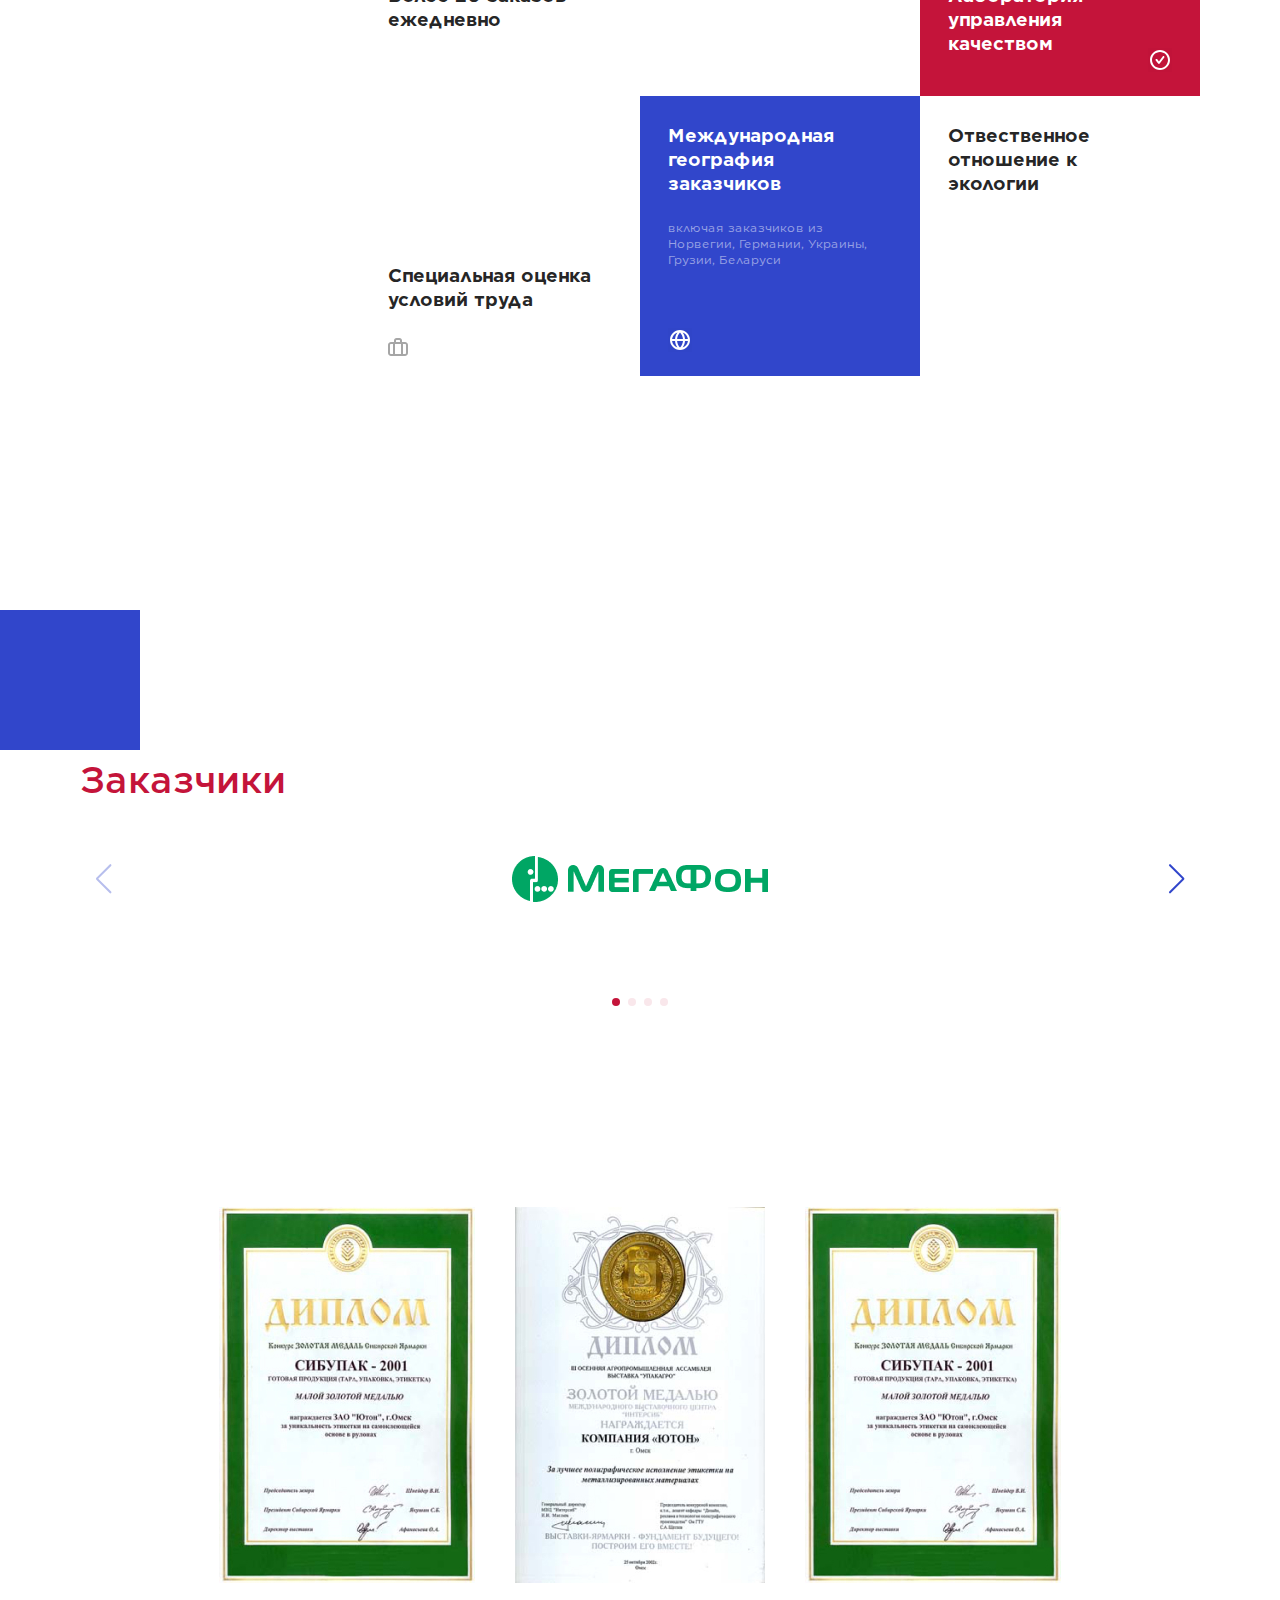
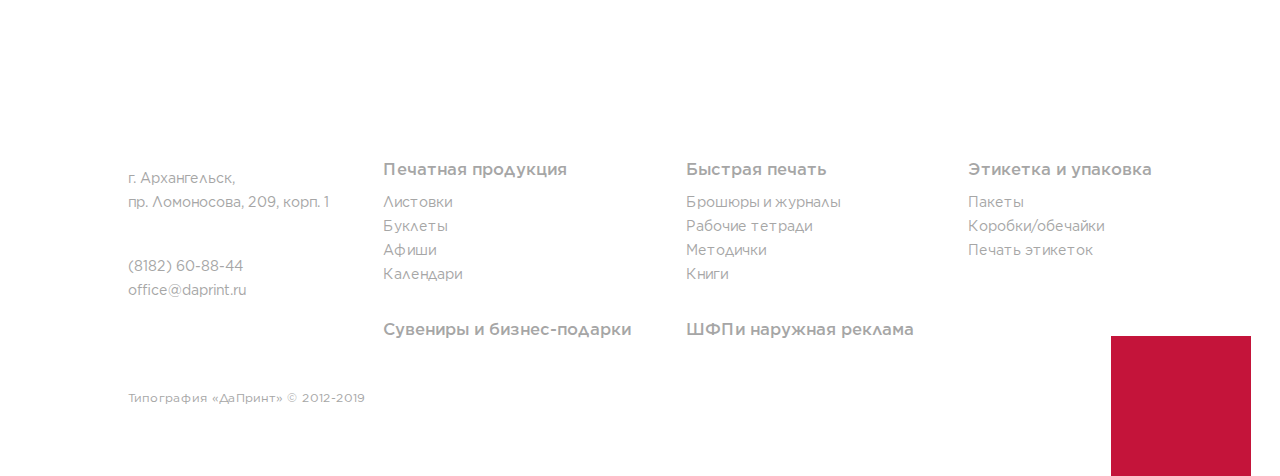
==== commit 52ca8f2b: "New commit" ====
--- a/index.html
+++ b/index.html
@@ -6,7 +6,7 @@
   <meta name="viewport" content="width=device-width, initial-scale=1.0">
   <meta http-equiv="X-UA-Compatible" content="ie=edge">
   <link rel="stylesheet" href="css/style-dist.css">
-  <title>Daprint some test title again</title>
+  <title>Daprint title 9</title>
 </head>
 
 <body>
@@ -43,7 +43,7 @@
           </li>
           <li class=" section-header-nav__item"><a href="">
               <span class="red-line"></span>
-              Этикетка и упаковка</a>
+              Этикетка и </a>
           </li>
           <li class="section-header-nav__item"><a href="">
               <span class="red-line"></span>
@@ -56,7 +56,7 @@
       </div>
       <div class="section-header-content">
         <div class="section-header-content__title">Говорит и показывает
-          Москва, а печатает «Дапринт»!<br>
+          Москва, а «Дапринт»!<br>
           Точно в цвет! Точно в срок!</div>
         <div class="section-header-content__title">Новый заголовок!</div>
         <div class="section-header-content__button"><button>Подробнее</button> </div>
